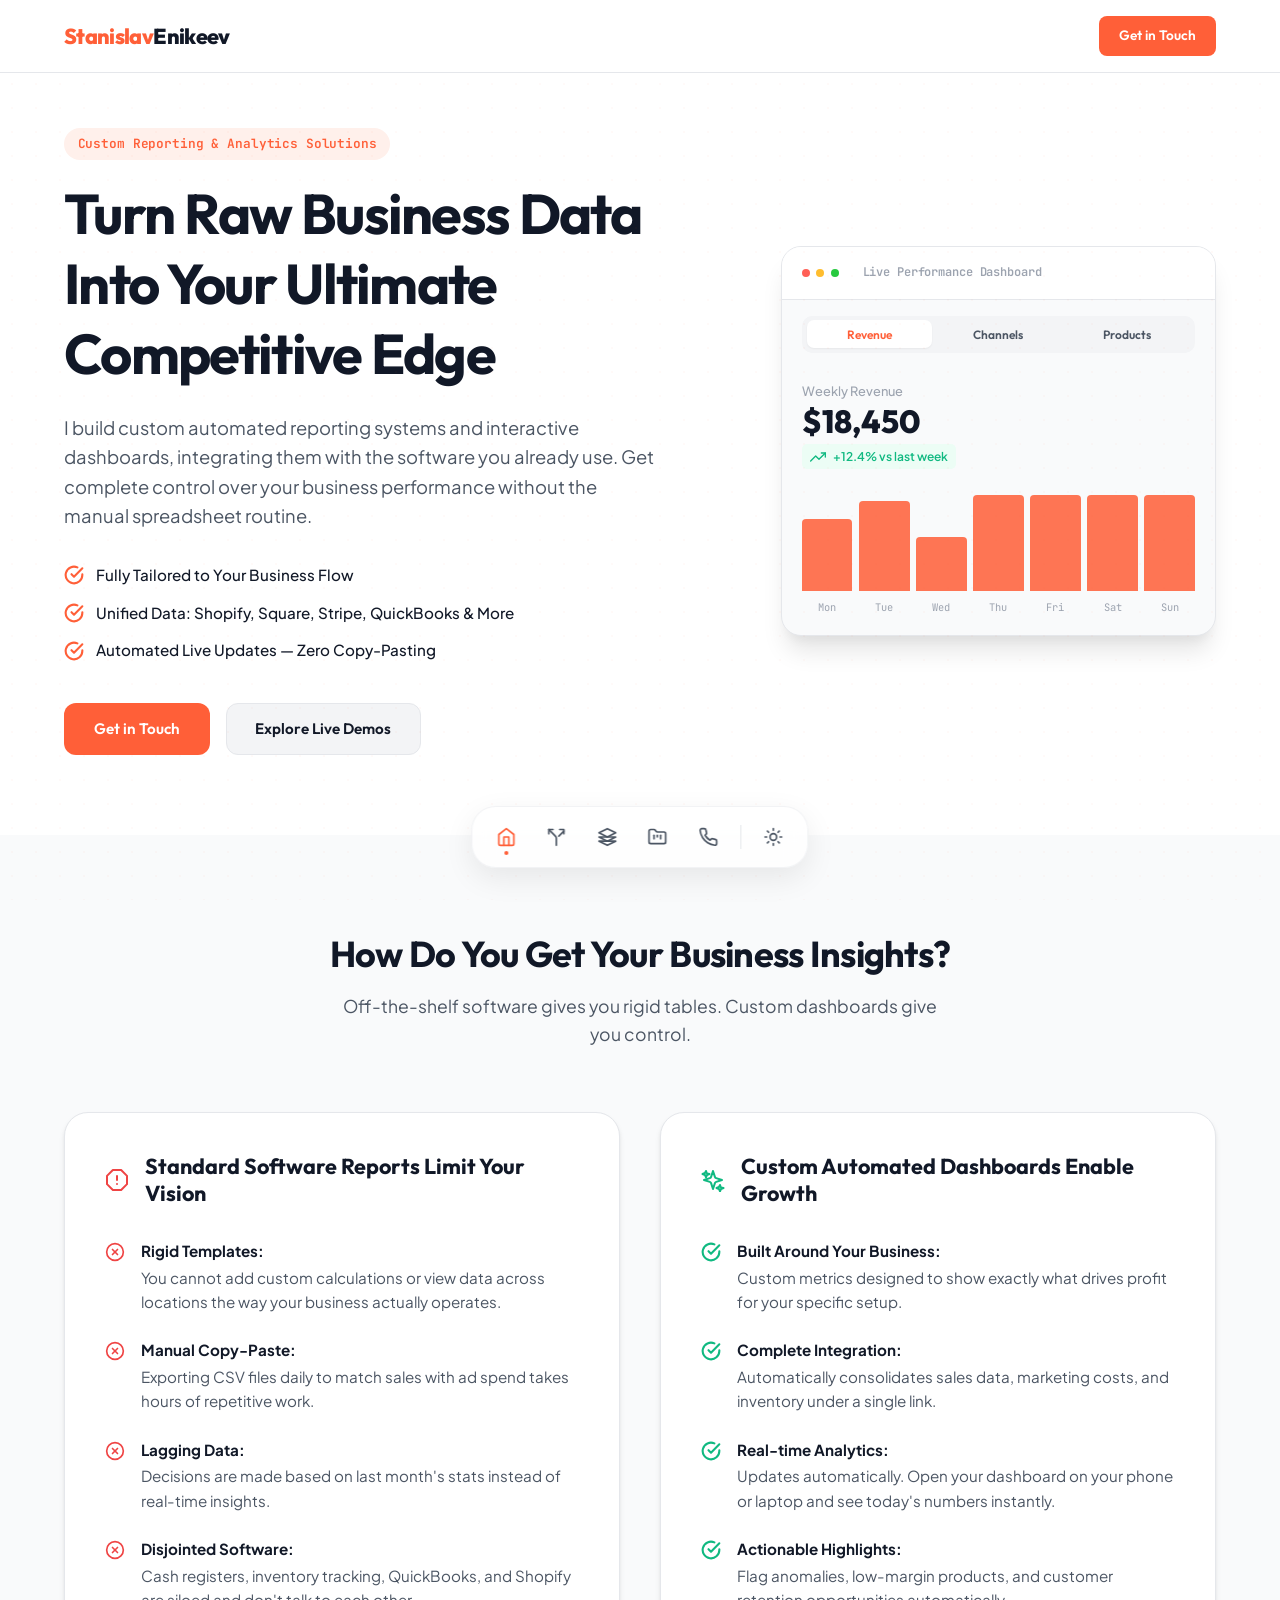
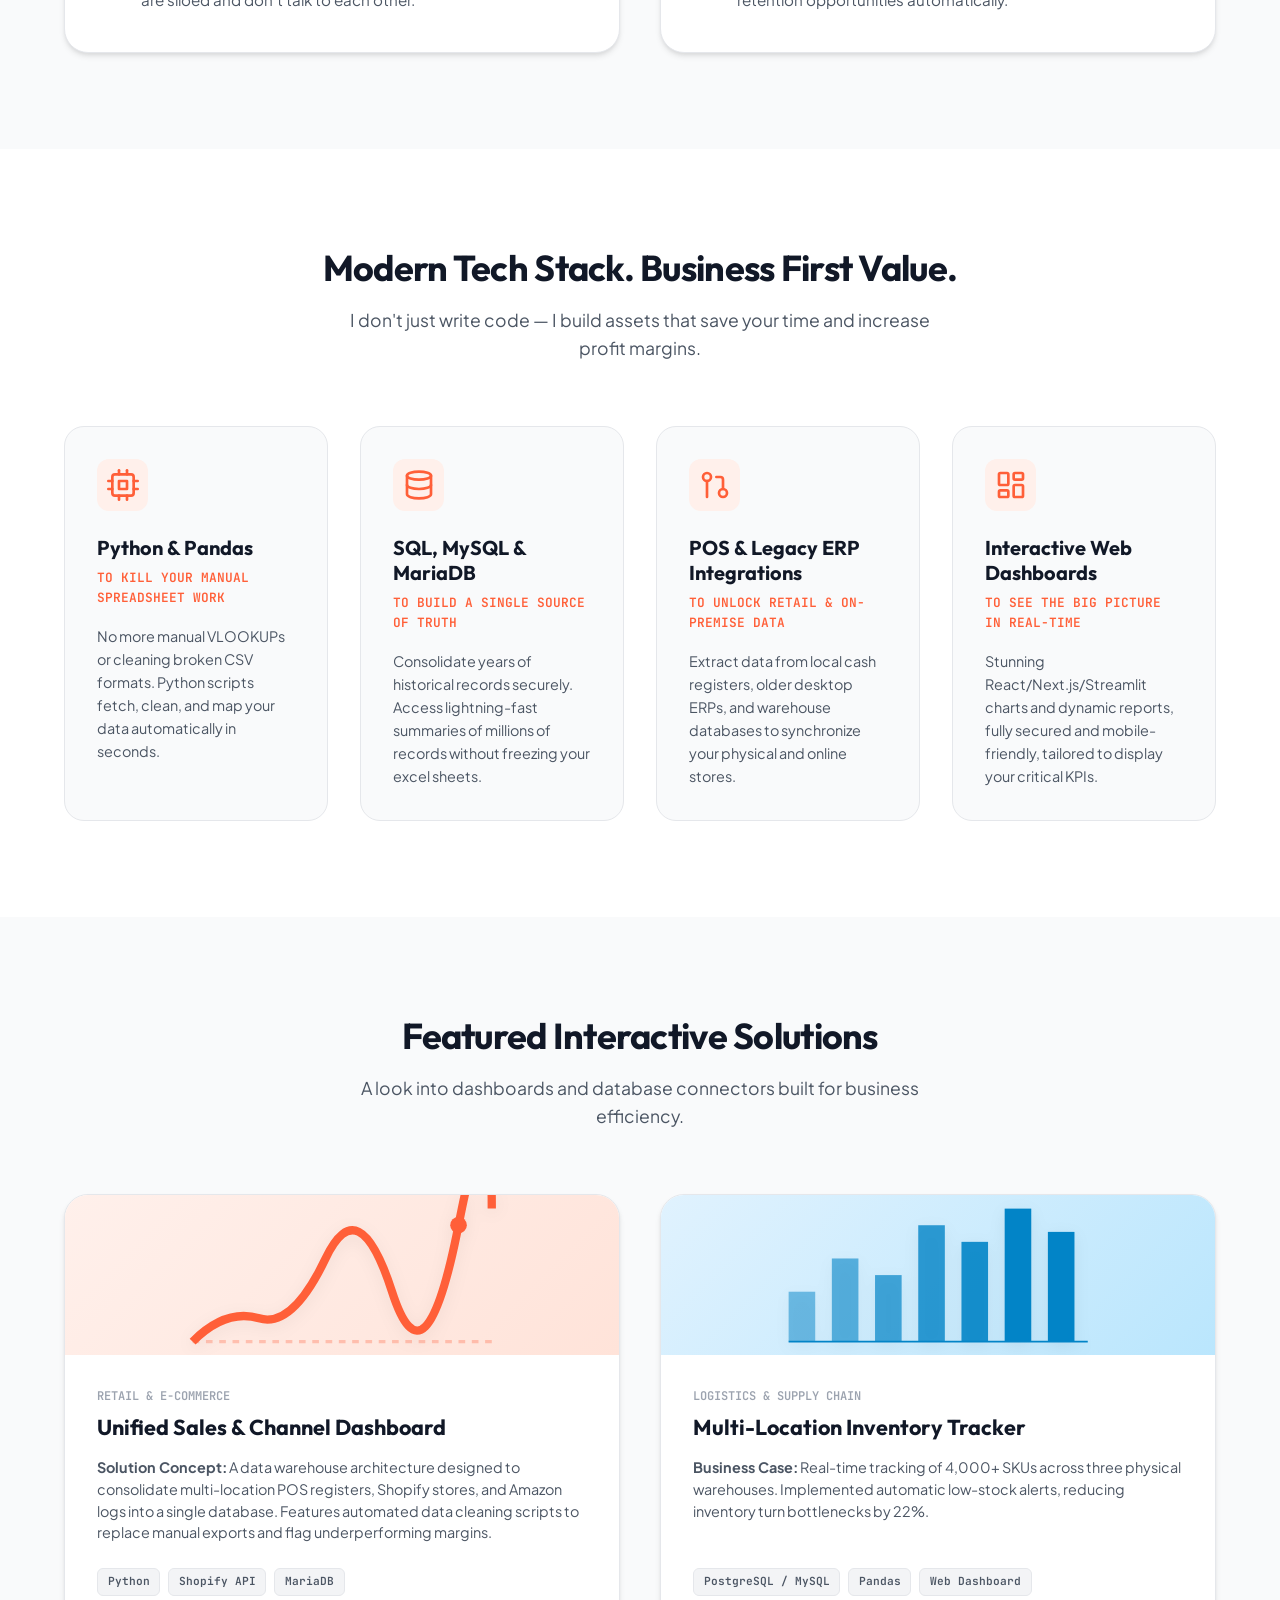
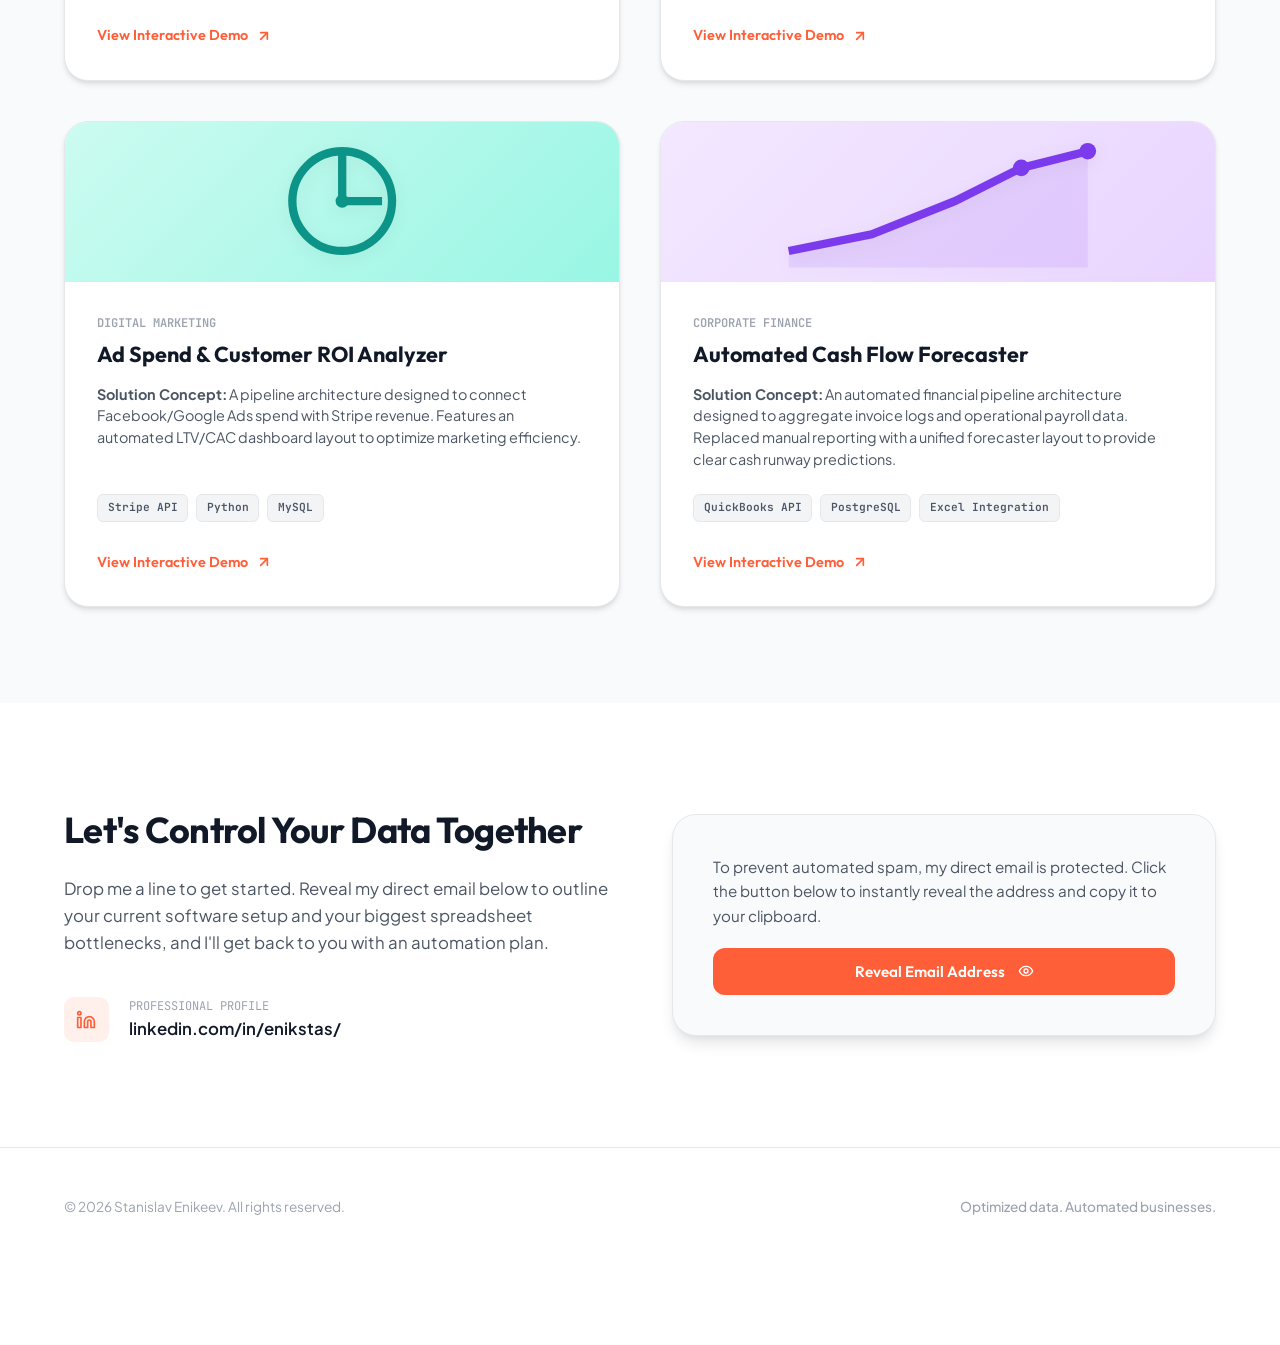
==== index.html @ 822d61c8 "Initial deployment of analytics portfolio Added landing page with dynamic interactive charts and cli" ====
<!DOCTYPE html>
<html lang="en">
<head>
    <meta charset="UTF-8">
    <meta name="viewport" content="width=device-width, initial-scale=1.0">
    <title>Stanislav Enikeev | Custom Business Dashboards & Automation Analyst</title>
    <meta name="description" content="Custom automated reporting systems and interactive dashboards. Integrated with your POS, Stripe, QuickBooks, Shopify and databases. Get control over your business data without the spreadsheet routine.">
    <link rel="canonical" href="https://enikstas.github.io/portfolio/">
    <meta property="og:type" content="website">
    <meta property="og:title" content="Stanislav Enikeev | Custom Business Dashboards & Automation Analyst">
    <meta property="og:description" content="Custom automated reporting systems and interactive dashboards. Integrated with your POS, Stripe, QuickBooks, Shopify and databases.">
    <meta property="og:url" content="https://enikstas.github.io/portfolio/">
    <meta property="og:image" content="https://enikstas.github.io/portfolio/assets/og-cover.png">
    <meta name="twitter:card" content="summary_large_image">
    <meta name="twitter:title" content="Stanislav Enikeev | Custom Business Dashboards & Automation Analyst">
    <meta name="twitter:description" content="Custom automated reporting systems and interactive dashboards for your POS, Stripe, QuickBooks and Shopify data.">
    <meta name="twitter:image" content="https://enikstas.github.io/portfolio/assets/og-cover.png">
    <link rel="icon" type="image/png" href="assets/favicon.png">
    <link rel="preconnect" href="https://fonts.googleapis.com">
    <link rel="preconnect" href="https://fonts.gstatic.com" crossorigin>
    <link href="https://fonts.googleapis.com/css2?family=Outfit:wght@400;500;600;700;800&family=Plus+Jakarta+Sans:wght@400;500;600;700&family=JetBrains+Mono:wght@400;600&display=swap" rel="stylesheet">

    <link rel="stylesheet" href="style.css">
</head>
<body>
    <div class="grid-overlay"></div>
    
    <header class="top-header">
        <div class="container header-container">
            <a href="#hero" class="logo">
                <span class="logo-accent">Stanislav</span>Enikeev
            </a>
            <div class="header-cta">
                <a href="#contact" class="btn btn-primary btn-sm">Get in Touch</a>
            </div>
        </div>
    </header>

    <main>
        <section id="hero" class="hero-section">
            <div class="container hero-container">
                <div class="hero-content">
                    <div class="badge-accent">Custom Reporting & Analytics Solutions</div>
                    <h1>Turn Raw Business Data Into Your Ultimate Competitive Edge</h1>
                    <p class="hero-lead">I build custom automated reporting systems and interactive dashboards, integrating them with the software you already use. Get complete control over your business performance without the manual spreadsheet routine.</p>
                    
                    <div class="hero-benefits">
                        <div class="benefit-item">
                            <svg xmlns="http://www.w3.org/2000/svg" viewBox="0 0 24 24" fill="none" stroke="currentColor" stroke-width="2.5" stroke-linecap="round" stroke-linejoin="round" class="benefit-icon" aria-hidden="true" style="width: 1.25rem; height: 1.25rem;"><path d="M22 11.08V12a10 10 0 1 1-5.93-9.14"></path><polyline points="22 4 12 14.01 9 11.01"></polyline></svg>
                            <span>Fully Tailored to Your Business Flow</span>
                        </div>
                        <div class="benefit-item">
                            <svg xmlns="http://www.w3.org/2000/svg" viewBox="0 0 24 24" fill="none" stroke="currentColor" stroke-width="2.5" stroke-linecap="round" stroke-linejoin="round" class="benefit-icon" aria-hidden="true" style="width: 1.25rem; height: 1.25rem;"><path d="M22 11.08V12a10 10 0 1 1-5.93-9.14"></path><polyline points="22 4 12 14.01 9 11.01"></polyline></svg>
                            <span>Unified Data: Shopify, Square, Stripe, QuickBooks & More</span>
                        </div>
                        <div class="benefit-item">
                            <svg xmlns="http://www.w3.org/2000/svg" viewBox="0 0 24 24" fill="none" stroke="currentColor" stroke-width="2.5" stroke-linecap="round" stroke-linejoin="round" class="benefit-icon" aria-hidden="true" style="width: 1.25rem; height: 1.25rem;"><path d="M22 11.08V12a10 10 0 1 1-5.93-9.14"></path><polyline points="22 4 12 14.01 9 11.01"></polyline></svg>
                            <span>Automated Live Updates — Zero Copy-Pasting</span>
                        </div>
                    </div>

                    <div class="hero-actions">
                        <a href="#contact" class="btn btn-primary">Get in Touch</a>
                        <a href="#portfolio" class="btn btn-secondary">Explore Live Demos</a>
                    </div>
                </div>
                
                <div class="hero-visual">
                    <div class="dashboard-mock">
                        <div class="mock-header">
                            <div class="mock-dots">
                                <span class="dot red"></span>
                                <span class="dot yellow"></span>
                                <span class="dot green"></span>
                            </div>
                            <div class="mock-title">Live Performance Dashboard</div>
                        </div>
                        <div class="mock-controls">
                            <button class="mock-tab active" data-metric="revenue">Revenue</button>
                            <button class="mock-tab" data-metric="channels">Channels</button>
                            <button class="mock-tab" data-metric="products">Products</button>
                        </div>
                        <div class="mock-body">
                            <div class="metric-highlight">
                                <div class="metric-label" id="metric-title-label">Weekly Revenue</div>
                                <div class="metric-value" id="metric-value-display">$18,450</div>
                                <div class="metric-change positive" id="metric-change-display">
                                    <svg xmlns="http://www.w3.org/2000/svg" viewBox="0 0 24 24" fill="none" stroke="currentColor" stroke-width="2" stroke-linecap="round" stroke-linejoin="round" aria-hidden="true" style="width: 1rem; height: 1rem; vertical-align: middle; display: inline-block; margin-right: 2px;"><polyline points="23 6 13.5 15.5 8.5 10.5 1 18"></polyline><polyline points="17 6 23 6 23 12"></polyline></svg> +12.4% vs last week
                                </div>
                            </div>
                            <div class="mock-chart-container">
                                <div class="chart-bars" id="chart-bars-container">
                                    <div class="chart-bar-wrapper">
                                        <div class="chart-bar" style="height: 60%;"></div>
                                        <span class="chart-label">Mon</span>
                                    </div>
                                    <div class="chart-bar-wrapper">
                                        <div class="chart-bar" style="height: 75%;"></div>
                                        <span class="chart-label">Tue</span>
                                    </div>
                                    <div class="chart-bar-wrapper">
                                        <div class="chart-bar" style="height: 45%;"></div>
                                        <span class="chart-label">Wed</span>
                                    </div>
                                    <div class="chart-bar-wrapper">
                                        <div class="chart-bar" style="height: 90%;"></div>
                                        <span class="chart-label">Thu</span>
                                    </div>
                                    <div class="chart-bar-wrapper">
                                        <div class="chart-bar" style="height: 80%;"></div>
                                        <span class="chart-label">Fri</span>
                                    </div>
                                    <div class="chart-bar-wrapper">
                                        <div class="chart-bar" style="height: 95%;"></div>
                                        <span class="chart-label">Sat</span>
                                    </div>
                                    <div class="chart-bar-wrapper">
                                        <div class="chart-bar" style="height: 85%;"></div>
                                        <span class="chart-label">Sun</span>
                                    </div>
                                </div>
                            </div>
                        </div>
                    </div>
                </div>
            </div>
        </section>

        <section id="problem-solution" class="contrast-section">
            <div class="container">
                <div class="section-header text-center">
                    <h2>How Do You Get Your Business Insights?</h2>
                    <p class="section-subtitle">Off-the-shelf software gives you rigid tables. Custom dashboards give you control.</p>
                </div>
                
                <div class="contrast-grid">
                    <div class="contrast-card problem-card">
                        <div class="card-icon-header text-error">
                            <svg xmlns="http://www.w3.org/2000/svg" viewBox="0 0 24 24" fill="none" stroke="currentColor" stroke-width="2" stroke-linecap="round" stroke-linejoin="round" aria-hidden="true" style="width: 1.5rem; height: 1.5rem; vertical-align: middle;"><polygon points="7.86 2 16.14 2 22 7.86 22 16.14 16.14 22 7.86 22 2 16.14 2 7.86 7.86 2"></polygon><line x1="12" y1="8" x2="12" y2="12"></line><line x1="12" y1="16" x2="12.01" y2="16"></line></svg>
                            <h3>Standard Software Reports Limit Your Vision</h3>
                        </div>
                        <ul class="contrast-list">
                            <li>
                                <svg xmlns="http://www.w3.org/2000/svg" viewBox="0 0 24 24" fill="none" stroke="currentColor" stroke-width="2" stroke-linecap="round" stroke-linejoin="round" aria-hidden="true" style="width: 1.25rem; height: 1.25rem; flex-shrink: 0;"><circle cx="12" cy="12" r="10"></circle><line x1="15" y1="9" x2="9" y2="15"></line><line x1="9" y1="9" x2="15" y2="15"></line></svg>
                                <div>
                                    <strong>Rigid Templates:</strong> You cannot add custom calculations or view data across locations the way your business actually operates.
                                </div>
                            </li>
                            <li>
                                <svg xmlns="http://www.w3.org/2000/svg" viewBox="0 0 24 24" fill="none" stroke="currentColor" stroke-width="2" stroke-linecap="round" stroke-linejoin="round" aria-hidden="true" style="width: 1.25rem; height: 1.25rem; flex-shrink: 0;"><circle cx="12" cy="12" r="10"></circle><line x1="15" y1="9" x2="9" y2="15"></line><line x1="9" y1="9" x2="15" y2="15"></line></svg>
                                <div>
                                    <strong>Manual Copy-Paste:</strong> Exporting CSV files daily to match sales with ad spend takes hours of repetitive work.
                                </div>
                            </li>
                            <li>
                                <svg xmlns="http://www.w3.org/2000/svg" viewBox="0 0 24 24" fill="none" stroke="currentColor" stroke-width="2" stroke-linecap="round" stroke-linejoin="round" aria-hidden="true" style="width: 1.25rem; height: 1.25rem; flex-shrink: 0;"><circle cx="12" cy="12" r="10"></circle><line x1="15" y1="9" x2="9" y2="15"></line><line x1="9" y1="9" x2="15" y2="15"></line></svg>
                                <div>
                                    <strong>Lagging Data:</strong> Decisions are made based on last month's stats instead of real-time insights.
                                </div>
                            </li>
                            <li>
                                <svg xmlns="http://www.w3.org/2000/svg" viewBox="0 0 24 24" fill="none" stroke="currentColor" stroke-width="2" stroke-linecap="round" stroke-linejoin="round" aria-hidden="true" style="width: 1.25rem; height: 1.25rem; flex-shrink: 0;"><circle cx="12" cy="12" r="10"></circle><line x1="15" y1="9" x2="9" y2="15"></line><line x1="9" y1="9" x2="15" y2="15"></line></svg>
                                <div>
                                    <strong>Disjointed Software:</strong> Cash registers, inventory tracking, QuickBooks, and Shopify are siloed and don't talk to each other.
                                </div>
                            </li>
                        </ul>
                    </div>

                    <div class="contrast-card solution-card">
                        <div class="card-icon-header text-success">
                            <svg xmlns="http://www.w3.org/2000/svg" viewBox="0 0 24 24" fill="none" stroke="currentColor" stroke-width="2" stroke-linecap="round" stroke-linejoin="round" aria-hidden="true" style="width: 1.5rem; height: 1.5rem; vertical-align: middle;"><path d="m12 3-1.912 5.813a2 2 0 0 1-1.275 1.275L3 12l5.813 1.912a2 2 0 0 1 1.275 1.275L12 21l1.912-5.813a2 2 0 0 1 1.275-1.275L21 12l-5.813-1.912a2 2 0 0 1-1.275-1.275Z"></path><path d="m5 3 1 2.5L8.5 6 6 7 5 9.5 4 7 1.5 6 4 5Z"></path><path d="m19 17 1 2.5 2.5.5-2.5 1-1 2.5-1-2.5-2.5-1 2.5-1Z"></path></svg>
                            <h3>Custom Automated Dashboards Enable Growth</h3>
                        </div>
                        <ul class="contrast-list">
                            <li>
                                <svg xmlns="http://www.w3.org/2000/svg" viewBox="0 0 24 24" fill="none" stroke="currentColor" stroke-width="2.5" stroke-linecap="round" stroke-linejoin="round" aria-hidden="true" style="width: 1.25rem; height: 1.25rem; flex-shrink: 0;"><path d="M22 11.08V12a10 10 0 1 1-5.93-9.14"></path><polyline points="22 4 12 14.01 9 11.01"></polyline></svg>
                                <div>
                                    <strong>Built Around Your Business:</strong> Custom metrics designed to show exactly what drives profit for your specific setup.
                                </div>
                            </li>
                            <li>
                                <svg xmlns="http://www.w3.org/2000/svg" viewBox="0 0 24 24" fill="none" stroke="currentColor" stroke-width="2.5" stroke-linecap="round" stroke-linejoin="round" aria-hidden="true" style="width: 1.25rem; height: 1.25rem; flex-shrink: 0;"><path d="M22 11.08V12a10 10 0 1 1-5.93-9.14"></path><polyline points="22 4 12 14.01 9 11.01"></polyline></svg>
                                <div>
                                    <strong>Complete Integration:</strong> Automatically consolidates sales data, marketing costs, and inventory under a single link.
                                </div>
                            </li>
                            <li>
                                <svg xmlns="http://www.w3.org/2000/svg" viewBox="0 0 24 24" fill="none" stroke="currentColor" stroke-width="2.5" stroke-linecap="round" stroke-linejoin="round" aria-hidden="true" style="width: 1.25rem; height: 1.25rem; flex-shrink: 0;"><path d="M22 11.08V12a10 10 0 1 1-5.93-9.14"></path><polyline points="22 4 12 14.01 9 11.01"></polyline></svg>
                                <div>
                                    <strong>Real-time Analytics:</strong> Updates automatically. Open your dashboard on your phone or laptop and see today's numbers instantly.
                                </div>
                            </li>
                            <li>
                                <svg xmlns="http://www.w3.org/2000/svg" viewBox="0 0 24 24" fill="none" stroke="currentColor" stroke-width="2.5" stroke-linecap="round" stroke-linejoin="round" aria-hidden="true" style="width: 1.25rem; height: 1.25rem; flex-shrink: 0;"><path d="M22 11.08V12a10 10 0 1 1-5.93-9.14"></path><polyline points="22 4 12 14.01 9 11.01"></polyline></svg>
                                <div>
                                    <strong>Actionable Highlights:</strong> Flag anomalies, low-margin products, and customer retention opportunities automatically.
                                </div>
                            </li>
                        </ul>
                    </div>
                </div>
            </div>
        </section>

        <section id="tech-value" class="tech-value-section">
            <div class="container">
                <div class="section-header text-center">
                    <h2>Modern Tech Stack. Business First Value.</h2>
                    <p class="section-subtitle">I don't just write code — I build assets that save your time and increase profit margins.</p>
                </div>
                
                <div class="value-grid">
                    <div class="value-card">
                        <div class="value-icon-box">
                            <svg xmlns="http://www.w3.org/2000/svg" viewBox="0 0 24 24" fill="none" stroke="currentColor" stroke-width="2" stroke-linecap="round" stroke-linejoin="round" aria-hidden="true" style="width: 2rem; height: 2rem; color: var(--accent);"><rect x="4" y="4" width="16" height="16" rx="2" ry="2"></rect><rect x="9" y="9" width="6" height="6"></rect><line x1="9" y1="1" x2="9" y2="4"></line><line x1="15" y1="1" x2="15" y2="4"></line><line x1="9" y1="20" x2="9" y2="23"></line><line x1="15" y1="20" x2="15" y2="23"></line><line x1="20" y1="9" x2="23" y2="9"></line><line x1="20" y1="15" x2="23" y2="15"></line><line x1="1" y1="9" x2="4" y2="9"></line><line x1="1" y1="15" x2="4" y2="15"></line></svg>
                        </div>
                        <h3>Python & Pandas</h3>
                        <p class="value-tagline">To kill your manual spreadsheet work</p>
                        <p class="value-desc">No more manual VLOOKUPs or cleaning broken CSV formats. Python scripts fetch, clean, and map your data automatically in seconds.</p>
                    </div>

                    <div class="value-card">
                        <div class="value-icon-box">
                            <svg xmlns="http://www.w3.org/2000/svg" viewBox="0 0 24 24" fill="none" stroke="currentColor" stroke-width="2" stroke-linecap="round" stroke-linejoin="round" aria-hidden="true" style="width: 2rem; height: 2rem; color: var(--accent);"><ellipse cx="12" cy="5" rx="9" ry="3"></ellipse><path d="M3 5v14c0 1.66 4 3 9 3s9-1.34 9-3V5"></path><path d="M3 12c0 1.66 4 3 9 3s9-1.34 9-3"></path></svg>
                        </div>
                        <h3>SQL, MySQL & MariaDB</h3>
                        <p class="value-tagline">To build a single source of truth</p>
                        <p class="value-desc">Consolidate years of historical records securely. Access lightning-fast summaries of millions of records without freezing your excel sheets.</p>
                    </div>

                    <div class="value-card">
                        <div class="value-icon-box">
                            <svg xmlns="http://www.w3.org/2000/svg" viewBox="0 0 24 24" fill="none" stroke="currentColor" stroke-width="2" stroke-linecap="round" stroke-linejoin="round" aria-hidden="true" style="width: 2rem; height: 2rem; color: var(--accent);"><circle cx="18" cy="18" r="3"></circle><circle cx="6" cy="6" r="3"></circle><path d="M13 6h3a2 2 0 0 1 2 2v7"></path><line x1="6" y1="9" x2="6" y2="21"></line></svg>
                        </div>
                        <h3>POS & Legacy ERP Integrations</h3>
                        <p class="value-tagline">To unlock retail & on-premise data</p>
                        <p class="value-desc">Extract data from local cash registers, older desktop ERPs, and warehouse databases to synchronize your physical and online stores.</p>
                    </div>

                    <div class="value-card">
                        <div class="value-icon-box">
                            <svg xmlns="http://www.w3.org/2000/svg" viewBox="0 0 24 24" fill="none" stroke="currentColor" stroke-width="2" stroke-linecap="round" stroke-linejoin="round" aria-hidden="true" style="width: 2rem; height: 2rem; color: var(--accent);"><rect x="3" y="3" width="7" height="9" rx="1"></rect><rect x="14" y="3" width="7" height="5" rx="1"></rect><rect x="14" y="12" width="7" height="9" rx="1"></rect><rect x="3" y="16" width="7" height="5" rx="1"></rect></svg>
                        </div>
                        <h3>Interactive Web Dashboards</h3>
                        <p class="value-tagline">To see the big picture in real-time</p>
                        <p class="value-desc">Stunning React/Next.js/Streamlit charts and dynamic reports, fully secured and mobile-friendly, tailored to display your critical KPIs.</p>
                    </div>
                </div>
            </div>
        </section>

        <section id="portfolio" class="portfolio-section">
            <div class="container">
                <div class="section-header text-center">
                    <h2>Featured Interactive Solutions</h2>
                    <p class="section-subtitle">A look into dashboards and database connectors built for business efficiency.</p>
                </div>
                
                <div class="portfolio-grid">
                    <div class="portfolio-card">
                        <div class="portfolio-visual-mock bg-gradient-orange">
                            <svg class="portfolio-svg" viewBox="0 0 100 50" aria-hidden="true">
                                <path d="M5 45 Q 15 35, 25 38 T 45 20 T 65 30 T 85 10 T 95 5" fill="none" stroke="currentColor" stroke-width="2.5" />
                                <circle cx="85" cy="10" r="2.5" fill="currentColor" />
                                <line x1="5" y1="45" x2="95" y2="45" stroke="currentColor" stroke-dasharray="2" opacity="0.3" />
                            </svg>
                        </div>
                        <div class="portfolio-info">
                            <span class="portfolio-meta">Retail & E-commerce</span>
                            <h3>Unified Sales & Channel Dashboard</h3>
                            <p class="portfolio-case"><strong>Solution Concept:</strong> A data warehouse architecture designed to consolidate multi-location POS registers, Shopify stores, and Amazon logs into a single database. Features automated data cleaning scripts to replace manual exports and flag underperforming margins.</p>
                            <div class="portfolio-tech-tags">
                                <span>Python</span>
                                <span>Shopify API</span>
                                <span>MariaDB</span>
                            </div>
                            <a href="dashboards/sales-demo.html" class="portfolio-link">
                                View Interactive Demo <svg xmlns="http://www.w3.org/2000/svg" viewBox="0 0 24 24" fill="none" stroke="currentColor" stroke-width="2.5" stroke-linecap="round" stroke-linejoin="round" aria-hidden="true" style="width: 1rem; height: 1rem; vertical-align: middle; display: inline-block; margin-left: 2px;"><line x1="7" y1="17" x2="17" y2="7"></line><polyline points="7 7 17 7 17 17"></polyline></svg>
                            </a>
                        </div>
                    </div>

                    <div class="portfolio-card">
                        <div class="portfolio-visual-mock bg-gradient-blue">
                            <svg class="portfolio-svg" viewBox="0 0 100 50" aria-hidden="true">
                                <rect x="5" y="30" width="8" height="15" fill="currentColor" opacity="0.5" />
                                <rect x="18" y="20" width="8" height="25" fill="currentColor" opacity="0.6" />
                                <rect x="31" y="25" width="8" height="20" fill="currentColor" opacity="0.7" />
                                <rect x="44" y="10" width="8" height="35" fill="currentColor" opacity="0.8" />
                                <rect x="57" y="15" width="8" height="30" fill="currentColor" opacity="0.9" />
                                <rect x="70" y="5" width="8" height="40" fill="currentColor" />
                                <rect x="83" y="12" width="8" height="33" fill="currentColor" />
                                <line x1="5" y1="45" x2="95" y2="45" stroke="currentColor" stroke-width="0.5"/>
                            </svg>
                        </div>
                        <div class="portfolio-info">
                            <span class="portfolio-meta">Logistics & Supply Chain</span>
                            <h3>Multi-Location Inventory Tracker</h3>
                            <p class="portfolio-case"><strong>Business Case:</strong> Real-time tracking of 4,000+ SKUs across three physical warehouses. Implemented automatic low-stock alerts, reducing inventory turn bottlenecks by 22%.</p>
                            <div class="portfolio-tech-tags">
                                <span>PostgreSQL / MySQL</span>
                                <span>Pandas</span>
                                <span>Web Dashboard</span>
                            </div>
                            <a href="dashboards/inventory-demo.html" class="portfolio-link">
                                View Interactive Demo <svg xmlns="http://www.w3.org/2000/svg" viewBox="0 0 24 24" fill="none" stroke="currentColor" stroke-width="2.5" stroke-linecap="round" stroke-linejoin="round" aria-hidden="true" style="width: 1rem; height: 1rem; vertical-align: middle; display: inline-block; margin-left: 2px;"><line x1="7" y1="17" x2="17" y2="7"></line><polyline points="7 7 17 7 17 17"></polyline></svg>
                            </a>
                        </div>
                    </div>

                    <div class="portfolio-card">
                        <div class="portfolio-visual-mock bg-gradient-teal">
                            <svg class="portfolio-svg" viewBox="0 0 100 50" aria-hidden="true">
                                <circle cx="50" cy="25" r="15" fill="none" stroke="currentColor" stroke-width="2.5" />
                                <path d="M50 10 L50 25 L62 25" fill="none" stroke="currentColor" stroke-width="2.5" />
                                <circle cx="50" cy="25" r="2" fill="currentColor"/>
                            </svg>
                        </div>
                        <div class="portfolio-info">
                            <span class="portfolio-meta">Digital Marketing</span>
                            <h3>Ad Spend & Customer ROI Analyzer</h3>
                            <p class="portfolio-case"><strong>Solution Concept:</strong> A pipeline architecture designed to connect Facebook/Google Ads spend with Stripe revenue. Features an automated LTV/CAC dashboard layout to optimize marketing efficiency.</p>
                            <div class="portfolio-tech-tags">
                                <span>Stripe API</span>
                                <span>Python</span>
                                <span>MySQL</span>
                            </div>
                            <a href="dashboards/marketing-demo.html" class="portfolio-link">
                                View Interactive Demo <svg xmlns="http://www.w3.org/2000/svg" viewBox="0 0 24 24" fill="none" stroke="currentColor" stroke-width="2.5" stroke-linecap="round" stroke-linejoin="round" aria-hidden="true" style="width: 1rem; height: 1rem; vertical-align: middle; display: inline-block; margin-left: 2px;"><line x1="7" y1="17" x2="17" y2="7"></line><polyline points="7 7 17 7 17 17"></polyline></svg>
                            </a>
                        </div>
                    </div>

                    <div class="portfolio-card">
                        <div class="portfolio-visual-mock bg-gradient-purple">
                            <svg class="portfolio-svg" viewBox="0 0 100 50" aria-hidden="true">
                                <path d="M5 40 L30 35 L55 25 L75 15 L95 10" fill="none" stroke="currentColor" stroke-width="2.5" />
                                <path d="M5 40 L30 35 L55 25 L75 15 L95 10 L95 45 L5 45 Z" fill="currentColor" opacity="0.1" />
                                <circle cx="95" cy="10" r="2.5" fill="currentColor" />
                                <circle cx="75" cy="15" r="2.5" fill="currentColor" />
                            </svg>
                        </div>
                        <div class="portfolio-info">
                            <span class="portfolio-meta">Corporate Finance</span>
                            <h3>Automated Cash Flow Forecaster</h3>
                            <p class="portfolio-case"><strong>Solution Concept:</strong> An automated financial pipeline architecture designed to aggregate invoice logs and operational payroll data. Replaced manual reporting with a unified forecaster layout to provide clear cash runway predictions.</p>
                            <div class="portfolio-tech-tags">
                                <span>QuickBooks API</span>
                                <span>PostgreSQL</span>
                                <span>Excel Integration</span>
                            </div>
                            <a href="dashboards/cashflow-demo.html" class="portfolio-link">
                                View Interactive Demo <svg xmlns="http://www.w3.org/2000/svg" viewBox="0 0 24 24" fill="none" stroke="currentColor" stroke-width="2.5" stroke-linecap="round" stroke-linejoin="round" aria-hidden="true" style="width: 1rem; height: 1rem; vertical-align: middle; display: inline-block; margin-left: 2px;"><line x1="7" y1="17" x2="17" y2="7"></line><polyline points="7 7 17 7 17 17"></polyline></svg>
                            </a>
                        </div>
                    </div>
                </div>
            </div>
        </section>

        <section id="contact" class="contact-section">
            <div class="container contact-container">
                <div class="contact-info-block">
                    <h2>Let's Control Your Data Together</h2>
                    <p>Drop me a line to get started. Reveal my direct email below to outline your current software setup and your biggest spreadsheet bottlenecks, and I'll get back to you with an automation plan.</p>
                    
                    <div class="contact-methods">
                        
                        <div class="contact-method-item">
                            <div class="method-icon"><svg xmlns="http://www.w3.org/2000/svg" viewBox="0 0 24 24" fill="none" stroke="currentColor" stroke-width="2" stroke-linecap="round" stroke-linejoin="round" style="width: 1.25rem; height: 1.25rem;" aria-hidden="true"><path d="M16 8a6 6 0 0 1 6 6v7h-4v-7a2 2 0 0 0-2-2 2 2 0 0 0-2 2v7h-4v-7a6 6 0 0 1 6-6z"></path><rect width="4" height="12" x="2" y="9"></rect><circle cx="4" cy="4" r="2"></circle></svg></div>
                            <div>
                                <div class="method-label">Professional Profile</div>
                                <a href="https://linkedin.com" target="_blank" rel="noopener noreferrer" class="method-link">linkedin.com/in/enikstas/</a>
                            </div>
                        </div>
                        
                    </div>
                </div>
                
                <div class="contact-form-block">
                    <p style="margin-bottom: 20px; font-size: 0.95rem; color: var(--text-secondary);">To prevent automated spam, my direct email is protected. Click the button below to instantly reveal the address and copy it to your clipboard.</p>
                    <button type="button" class="btn btn-primary btn-block" onclick="revealCalculatedEmail(this)" aria-label="Reveal Stanislav's email address and copy it to clipboard">Reveal Email Address <svg xmlns="http://www.w3.org/2000/svg" viewBox="0 0 24 24" fill="none" stroke="currentColor" stroke-width="2" stroke-linecap="round" stroke-linejoin="round" aria-hidden="true" style="width: 1rem; height: 1rem; vertical-align: middle; display: inline-block; margin-left: 5px;"><path d="M2 12s3-7 10-7 10 7 10 7-3 7-10 7-10-7-10-7Z"></path><circle cx="12" cy="12" r="3"></circle></svg></button>
                    <div id="email-display" style="display:none; margin-top: 15px; padding: 12px; background: var(--bg-tertiary); border: 1px solid rgba(255,95,56,0.3); border-radius: 8px; font-family: 'JetBrains Mono', monospace; font-size: 1.1rem; text-align: center; color: var(--text-primary);"></div>
                </div>
            </div>
        </section>
    </main>

    <footer class="main-footer">
        <div class="container footer-content">
            <p>&copy; 2026 Stanislav Enikeev. All rights reserved.</p>
            <p class="footer-tagline">Optimized data. Automated businesses.</p>
        </div>
    </footer>

    <nav class="dock-bar-nav" id="dock-nav">
        <div class="dock-nav-items">
            <a href="#hero" class="dock-item active" data-tooltip="Home">
                <svg xmlns="http://www.w3.org/2000/svg" viewBox="0 0 24 24" fill="none" stroke="currentColor" stroke-width="2" stroke-linecap="round" stroke-linejoin="round" aria-hidden="true" style="width: 1.25rem; height: 1.25rem;"><path d="m3 9 9-7 9 7v11a2 2 0 0 1-2 2H5a2 2 0 0 1-2-2z"></path><polyline points="9 22 9 12 15 12 15 22"></polyline></svg>
                <span class="dock-dot"></span>
            </a>
            <a href="#problem-solution" class="dock-item" data-tooltip="Comparison">
                <svg xmlns="http://www.w3.org/2000/svg" viewBox="0 0 24 24" fill="none" stroke="currentColor" stroke-width="2" stroke-linecap="round" stroke-linejoin="round" aria-hidden="true" style="width: 1.25rem; height: 1.25rem;"><path d="M16 3h5v5"></path><path d="M8 3H3v5"></path><path d="M12 22v-8.3a4 4 0 0 0-1.172-2.828L3 3"></path><path d="m15 10.878 6-6"></path></svg>
                <span class="dock-dot"></span>
            </a>
            <a href="#tech-value" class="dock-item" data-tooltip="Services">
                <svg xmlns="http://www.w3.org/2000/svg" viewBox="0 0 24 24" fill="none" stroke="currentColor" stroke-width="2" stroke-linecap="round" stroke-linejoin="round" aria-hidden="true" style="width: 1.25rem; height: 1.25rem;"><polygon points="12 2 2 7 12 12 22 7 12 2"></polygon><polygon points="2 17 12 22 22 17"></polygon><polygon points="2 12 12 17 22 12"></polygon></svg>
                <span class="dock-dot"></span>
            </a>
            <a href="#portfolio" class="dock-item" data-tooltip="Portfolio">
                <svg xmlns="http://www.w3.org/2000/svg" viewBox="0 0 24 24" fill="none" stroke="currentColor" stroke-width="2" stroke-linecap="round" stroke-linejoin="round" aria-hidden="true" style="width: 1.25rem; height: 1.25rem;"><path d="M4 20h16a2 2 0 0 0 2-2V8a2 2 0 0 0-2-2h-7.93a2 2 0 0 1-1.66-.9l-.82-1.2A2 2 0 0 0 7.93 3H4a2 2 0 0 0-2 2v13a2 2 0 0 0 2 2Z"></path><path d="M8 10v4"></path><path d="M12 10v2"></path><path d="M16 10v4"></path></svg>
                <span class="dock-dot"></span>
            </a>
            <a href="#contact" class="dock-item" data-tooltip="Contact">
                <svg xmlns="http://www.w3.org/2000/svg" viewBox="0 0 24 24" fill="none" stroke="currentColor" stroke-width="2" stroke-linecap="round" stroke-linejoin="round" aria-hidden="true" style="width: 1.25rem; height: 1.25rem;"><path d="M22 16.92v3a2 2 0 0 1-2.18 2 19.79 19.79 0 0 1-8.63-3.07 19.5 19.5 0 0 1-6-6 19.79 19.79 0 0 1-3.07-8.67A2 2 0 0 1 4.11 2h3a2 2 0 0 1 2 1.72 12.84 12.84 0 0 0 .7 2.81 2 2 0 0 1-.45 2.11L8.09 9.91a16 16 0 0 0 6 6l1.27-1.27a2 2 0 0 1 2.11-.45 12.84 12.84 0 0 0 2.81.7A2 2 0 0 1 22 16.92z"></path></svg>
                <span class="dock-dot"></span>
            </a>
            <div class="dock-divider"></div>
            <button class="dock-item theme-toggle-btn" id="theme-toggle" data-tooltip="Toggle Mode" aria-label="Toggle dark mode">
                <svg xmlns="http://www.w3.org/2000/svg" viewBox="0 0 24 24" fill="none" stroke="currentColor" stroke-width="2" stroke-linecap="round" stroke-linejoin="round" aria-hidden="true" class="sun-icon" style="width: 1.25rem; height: 1.25rem;"><circle cx="12" cy="12" r="4"></circle><path d="M12 2v2"></path><path d="M12 20v2"></path><path d="m4.93 4.93 1.41 1.41"></path><path d="m17.66 17.66 1.41 1.41"></path><path d="M2 12h2"></path><path d="M20 12h2"></path><path d="m6.34 17.66-1.41 1.41"></path><path d="m19.07 4.93-1.41 1.41"></path></svg>
                <svg xmlns="http://www.w3.org/2000/svg" viewBox="0 0 24 24" fill="none" stroke="currentColor" stroke-width="2" stroke-linecap="round" stroke-linejoin="round" aria-hidden="true" class="moon-icon" style="width: 1.25rem; height: 1.25rem;"><path d="M12 3a6 6 0 0 0 9 9 9 9 0 1 1-9-9Z"></path></svg>
            </button>
        </div>
    </nav>

    <div class="toast-container" id="toast-container"></div>

    <script src="script.js"></script>
</body>
</html>
---- style.css ----
:root {
    --bg-primary: #ffffff;
    --bg-secondary: #f9fafb;
    --bg-tertiary: #f3f4f6;
    --text-primary: #111827;
    --text-secondary: #4b5563;
    --text-muted: #9ca3af;
    --accent: #ff5f38;
    --accent-hover: #e04f2a;
    --accent-light: #fff0eb;
    --border-color: #e5e7eb;
    --shadow-sm: 0 1px 2px 0 rgba(0, 0, 0, 0.05);
    --shadow-md: 0 4px 6px -1px rgba(0, 0, 0, 0.1), 0 2px 4px -1px rgba(0, 0, 0, 0.06);
    --shadow-lg: 0 10px 15px -3px rgba(0, 0, 0, 0.1), 0 4px 6px -2px rgba(0, 0, 0, 0.05);
    --shadow-xl: 0 20px 25px -5px rgba(0, 0, 0, 0.1), 0 10px 10px -5px rgba(0, 0, 0, 0.04);
    --success: #10b981;
    --success-bg: #ecfdf5;
    --error: #ef4444;
    --error-bg: #fef2f2;
    --font-heading: 'Outfit', sans-serif;
    --font-body: 'Plus Jakarta Sans', sans-serif;
    --font-mono: 'JetBrains Mono', monospace;
    --dock-bg: rgba(255, 255, 255, 0.75);
    --dock-border: rgba(229, 231, 235, 0.5);
    --overlay-color: rgba(255, 95, 56, 0.03);
}

:root.dark {
    --bg-primary: #0a0b0d;
    --bg-secondary: #111317;
    --bg-tertiary: #1b1e24;
    --text-primary: #f3f4f6;
    --text-secondary: #9ca3af;
    --text-muted: #6b7280;
    --accent: #ff7554;
    --accent-hover: #ff8c70;
    --accent-light: #2d1813;
    --border-color: #22252a;
    --shadow-sm: 0 1px 2px 0 rgba(0, 0, 0, 0.5);
    --shadow-md: 0 4px 6px -1px rgba(0, 0, 0, 0.3), 0 2px 4px -1px rgba(0, 0, 0, 0.2);
    --shadow-lg: 0 10px 15px -3px rgba(0, 0, 0, 0.4), 0 4px 6px -2px rgba(0, 0, 0, 0.3);
    --shadow-xl: 0 20px 25px -5px rgba(0, 0, 0, 0.5), 0 10px 10px -5px rgba(0, 0, 0, 0.4);
    --success: #34d399;
    --success-bg: #064e3b;
    --error: #f87171;
    --error-bg: #7f1d1d;
    --dock-bg: rgba(17, 19, 23, 0.75);
    --dock-border: rgba(34, 37, 42, 0.5);
    --overlay-color: rgba(255, 117, 84, 0.05);
}

* {
    margin: 0;
    padding: 0;
    box-sizing: border-box;
}

html {
    scroll-behavior: smooth;
    font-size: 16px;
}

body {
    background-color: var(--bg-primary);
    color: var(--text-primary);
    font-family: var(--font-body);
    line-height: 1.6;
    overflow-x: hidden;
    transition: background-color 0.3s ease, color 0.3s ease;
}

.grid-overlay {
    position: fixed;
    top: 0;
    left: 0;
    width: 100vw;
    height: 100vh;
    background-image: radial-gradient(var(--overlay-color) 1.5px, transparent 1.5px);
    background-size: 24px 24px;
    pointer-events: none;
    z-index: 1;
}

.container {
    width: 100%;
    max-width: 1200px;
    margin: 0 auto;
    padding: 0 1.5rem;
    position: relative;
    z-index: 2;
}

h1, h2, h3, h4 {
    font-family: var(--font-heading);
    font-weight: 700;
    line-height: 1.25;
    color: var(--text-primary);
}

a {
    color: inherit;
    text-decoration: none;
    transition: color 0.2s ease, opacity 0.2s ease;
}

img, svg {
    max-width: 100%;
    height: auto;
}

.btn {
    display: inline-flex;
    align-items: center;
    justify-content: center;
    gap: 0.5rem;
    padding: 0.8rem 1.8rem;
    font-family: var(--font-heading);
    font-weight: 600;
    font-size: 0.95rem;
    border-radius: 12px;
    border: 1px solid transparent;
    cursor: pointer;
    transition: all 0.3s cubic-bezier(0.4, 0, 0.2, 1);
}

.btn:active {
    transform: scale(0.97);
}

.btn-primary {
    background-color: var(--accent);
    color: #ffffff;
}

.btn-primary:hover {
    background-color: var(--accent-hover);
    box-shadow: 0 4px 14px rgba(255, 95, 56, 0.4);
}

.btn-secondary {
    background-color: var(--bg-tertiary);
    color: var(--text-primary);
    border-color: var(--border-color);
}

.btn-secondary:hover {
    background-color: var(--bg-secondary);
    border-color: var(--accent);
}

.btn-sm {
    padding: 0.5rem 1.2rem;
    font-size: 0.85rem;
    border-radius: 8px;
}

.btn-block {
    width: 100%;
}

.badge-accent {
    display: inline-block;
    background-color: var(--accent-light);
    color: var(--accent);
    font-family: var(--font-mono);
    font-size: 0.8rem;
    font-weight: 600;
    padding: 0.35rem 0.85rem;
    border-radius: 9999px;
    margin-bottom: 1.2rem;
    letter-spacing: -0.01em;
}

.text-center {
    text-align: center;
}

.text-error {
    color: var(--error);
}

.text-success {
    color: var(--success);
}

.top-header {
    position: fixed;
    top: 0;
    left: 0;
    width: 100%;
    padding: 1rem 0;
    z-index: 90;
    background-color: rgba(255, 255, 255, 0.8);
    backdrop-filter: blur(12px);
    -webkit-backdrop-filter: blur(12px);
    border-bottom: 1px solid var(--border-color);
    transition: background-color 0.3s ease, border-color 0.3s ease;
}

.dark .top-header {
    background-color: rgba(10, 11, 13, 0.8);
}

.header-container {
    display: flex;
    justify-content: space-between;
    align-items: center;
}

.logo {
    font-family: var(--font-heading);
    font-weight: 800;
    font-size: 1.35rem;
    letter-spacing: -0.03em;
}

.logo-accent {
    color: var(--accent);
}

.hero-section {
    padding: 8rem 0 5rem;
    min-height: 90vh;
    display: flex;
    align-items: center;
}

.hero-container {
    display: grid;
    grid-template-columns: 1.2fr 0.8fr;
    gap: 4rem;
    align-items: center;
}

.hero-content h1 {
    font-size: 3.5rem;
    letter-spacing: -0.03em;
    margin-bottom: 1.5rem;
}

.hero-lead {
    font-size: 1.15rem;
    color: var(--text-secondary);
    margin-bottom: 2rem;
    max-width: 600px;
}

.hero-benefits {
    display: flex;
    flex-direction: column;
    gap: 0.85rem;
    margin-bottom: 2.5rem;
}

.benefit-item {
    display: flex;
    align-items: center;
    gap: 0.75rem;
    font-size: 0.95rem;
    color: var(--text-primary);
    font-weight: 500;
}

.benefit-icon {
    width: 1.25rem;
    height: 1.25rem;
    color: var(--accent);
    flex-shrink: 0;
}

.hero-actions {
    display: flex;
    gap: 1rem;
    flex-wrap: wrap;
}

.hero-visual {
    display: flex;
    justify-content: center;
    position: relative;
}

.dashboard-mock {
    width: 100%;
    max-width: 440px;
    background-color: var(--bg-secondary);
    border: 1px solid var(--border-color);
    border-radius: 20px;
    box-shadow: var(--shadow-xl);
    overflow: hidden;
    transition: transform 0.3s ease, border-color 0.3s ease;
}

.dashboard-mock:hover {
    transform: translateY(-4px);
    border-color: var(--accent);
}

.mock-header {
    display: flex;
    align-items: center;
    padding: 1rem 1.25rem;
    border-bottom: 1px solid var(--border-color);
    background-color: var(--bg-primary);
}

.mock-dots {
    display: flex;
    gap: 0.4rem;
    margin-right: 1.5rem;
}

.mock-dots .dot {
    width: 8px;
    height: 8px;
    border-radius: 50%;
}

.mock-dots .red { background-color: #ff5f56; }
.mock-dots .yellow { background-color: #ffbd2e; }
.mock-dots .green { background-color: #27c93f; }

.mock-title {
    font-family: var(--font-mono);
    font-size: 0.75rem;
    font-weight: 600;
    color: var(--text-muted);
    letter-spacing: -0.01em;
}

.mock-controls {
    display: flex;
    background-color: var(--bg-tertiary);
    padding: 0.3rem;
    margin: 1rem 1.25rem 0.5rem;
    border-radius: 10px;
    gap: 0.2rem;
}

.mock-tab {
    flex: 1;
    border: none;
    background: transparent;
    padding: 0.4rem 0.5rem;
    font-family: var(--font-heading);
    font-weight: 600;
    font-size: 0.75rem;
    border-radius: 7px;
    cursor: pointer;
    color: var(--text-secondary);
    transition: all 0.2s ease;
}

.mock-tab.active {
    background-color: var(--bg-primary);
    color: var(--accent);
    box-shadow: var(--shadow-sm);
}

.mock-body {
    padding: 1.25rem;
}

.metric-highlight {
    margin-bottom: 1.5rem;
}

.metric-label {
    font-size: 0.8rem;
    color: var(--text-muted);
    font-weight: 500;
    margin-bottom: 0.25rem;
}

.metric-value {
    font-family: var(--font-heading);
    font-size: 2rem;
    font-weight: 800;
    color: var(--text-primary);
    line-height: 1;
    margin-bottom: 0.4rem;
}

.metric-change {
    display: inline-flex;
    align-items: center;
    gap: 0.3rem;
    font-size: 0.75rem;
    font-weight: 600;
    padding: 0.2rem 0.5rem;
    border-radius: 5px;
}

.metric-change.positive {
    background-color: var(--success-bg);
    color: var(--success);
}

.metric-change svg {
    width: 0.9rem;
    height: 0.9rem;
}

.mock-chart-container {
    height: 120px;
    display: flex;
    align-items: flex-end;
    margin-top: 1rem;
}

.chart-bars {
    width: 100%;
    height: 100%;
    display: flex;
    justify-content: space-between;
    align-items: flex-end;
    gap: 0.4rem;
}

.chart-bar-wrapper {
    flex: 1;
    display: flex;
    flex-direction: column;
    align-items: center;
    height: 100%;
    justify-content: flex-end;
}

.chart-bar {
    width: 100%;
    background-color: var(--accent);
    border-radius: 4px 4px 0 0;
    transition: height 0.6s cubic-bezier(0.4, 0, 0.2, 1);
    opacity: 0.85;
}

.chart-bar-wrapper:hover .chart-bar {
    opacity: 1;
    background-color: var(--accent-hover);
}

.chart-label {
    font-family: var(--font-mono);
    font-size: 0.65rem;
    color: var(--text-muted);
    margin-top: 0.5rem;
}

.contrast-section {
    padding: 6rem 0;
    background-color: var(--bg-secondary);
}

.section-header {
    margin-bottom: 4rem;
}

.section-header h2 {
    font-size: 2.25rem;
    margin-bottom: 1rem;
    letter-spacing: -0.02em;
}

.section-subtitle {
    font-size: 1.1rem;
    color: var(--text-secondary);
    max-width: 600px;
    margin: 0 auto;
}

.contrast-grid {
    display: grid;
    grid-template-columns: 1fr 1fr;
    gap: 2.5rem;
}

.contrast-card {
    background-color: var(--bg-primary);
    border: 1px solid var(--border-color);
    border-radius: 24px;
    padding: 2.5rem;
    box-shadow: var(--shadow-md);
}

.card-icon-header {
    display: flex;
    align-items: center;
    gap: 1rem;
    margin-bottom: 2rem;
}

.card-icon-header svg {
    width: 2rem;
    height: 2rem;
    flex-shrink: 0;
}

.card-icon-header h3 {
    font-size: 1.35rem;
}

.contrast-list {
    list-style: none;
    display: flex;
    flex-direction: column;
    gap: 1.5rem;
}

.contrast-list li {
    display: flex;
    align-items: flex-start;
    gap: 1rem;
}

.contrast-list li svg {
    width: 1.25rem;
    height: 1.25rem;
    margin-top: 0.2rem;
    flex-shrink: 0;
}

.problem-card .contrast-list li svg {
    color: var(--error);
}

.solution-card .contrast-list li svg {
    color: var(--success);
}

.contrast-list li div {
    font-size: 0.95rem;
    color: var(--text-secondary);
}

.contrast-list li strong {
    color: var(--text-primary);
    display: block;
    margin-bottom: 0.15rem;
}

.tech-value-section {
    padding: 6rem 0;
}

.value-grid {
    display: grid;
    grid-template-columns: repeat(auto-fit, minmax(260px, 1fr));
    gap: 2rem;
}

.value-card {
    background-color: var(--bg-secondary);
    border: 1px solid var(--border-color);
    border-radius: 20px;
    padding: 2rem;
    transition: all 0.3s ease;
}

.value-card:hover {
    transform: translateY(-5px);
    border-color: var(--accent);
    box-shadow: var(--shadow-lg);
}

.value-icon-box {
    width: 3.2rem;
    height: 3.2rem;
    background-color: var(--accent-light);
    color: var(--accent);
    display: flex;
    align-items: center;
    justify-content: center;
    border-radius: 12px;
    margin-bottom: 1.5rem;
    transition: background-color 0.3s ease, color 0.3s ease;
}

.value-card:hover .value-icon-box {
    background-color: var(--accent);
    color: #ffffff;
}

.value-icon-box svg {
    width: 1.5rem;
    height: 1.5rem;
}

.value-card h3 {
    font-size: 1.25rem;
    margin-bottom: 0.5rem;
}

.value-tagline {
    font-family: var(--font-mono);
    font-size: 0.8rem;
    font-weight: 600;
    color: var(--accent);
    margin-bottom: 1rem;
    text-transform: uppercase;
}

.value-desc {
    font-size: 0.9rem;
    color: var(--text-secondary);
}

.portfolio-section {
    padding: 6rem 0;
    background-color: var(--bg-secondary);
}

.portfolio-grid {
    display: grid;
    grid-template-columns: repeat(auto-fit, minmax(480px, 1fr));
    gap: 2.5rem;
}

.portfolio-card {
    background-color: var(--bg-primary);
    border: 1px solid var(--border-color);
    border-radius: 24px;
    overflow: hidden;
    display: flex;
    flex-direction: column;
    box-shadow: var(--shadow-md);
    transition: all 0.3s ease;
}

.portfolio-card:hover {
    transform: translateY(-6px);
    border-color: var(--accent);
    box-shadow: var(--shadow-xl);
}

.portfolio-visual-mock {
    height: 160px;
    display: flex;
    align-items: center;
    justify-content: center;
    position: relative;
    overflow: hidden;
}

.bg-gradient-orange {
    background: linear-gradient(135deg, #fff0eb 0%, #ffe3d9 100%);
    color: #ff5f38;
}

.dark .bg-gradient-orange {
    background: linear-gradient(135deg, #2d1813 0%, #1e100c 100%);
    color: #ff8c70;
}

.bg-gradient-blue {
    background: linear-gradient(135deg, #e0f2fe 0%, #bae6fd 100%);
    color: #0284c7;
}

.dark .bg-gradient-blue {
    background: linear-gradient(135deg, #0f2635 0%, #081721 100%);
    color: #38bdf8;
}

.bg-gradient-teal {
    background: linear-gradient(135deg, #ccfbf1 0%, #99f6e4 100%);
    color: #0d9488;
}

.dark .bg-gradient-teal {
    background: linear-gradient(135deg, #0d2824 0%, #071614 100%);
    color: #2dd4bf;
}

.bg-gradient-purple {
    background: linear-gradient(135deg, #f3e8ff 0%, #e9d5ff 100%);
    color: #7c3aed;
}

.dark .bg-gradient-purple {
    background: linear-gradient(135deg, #26173d 0%, #170d28 100%);
    color: #c084fc;
}

.portfolio-svg {
    width: 60%;
    height: auto;
    filter: drop-shadow(0 4px 8px rgba(0,0,0,0.06));
}

.portfolio-info {
    padding: 2rem;
    flex-grow: 1;
    display: flex;
    flex-direction: column;
}

.portfolio-meta {
    font-family: var(--font-mono);
    font-size: 0.75rem;
    font-weight: 600;
    color: var(--text-muted);
    text-transform: uppercase;
    margin-bottom: 0.5rem;
    display: block;
}

.portfolio-info h3 {
    font-size: 1.35rem;
    margin-bottom: 1rem;
}

.portfolio-case {
    font-size: 0.9rem;
    color: var(--text-secondary);
    margin-bottom: 1.5rem;
    line-height: 1.5;
}

.portfolio-tech-tags {
    display: flex;
    gap: 0.5rem;
    flex-wrap: wrap;
    margin-bottom: 1.8rem;
    margin-top: auto;
}

.portfolio-tech-tags span {
    font-family: var(--font-mono);
    font-size: 0.7rem;
    font-weight: 600;
    background-color: var(--bg-tertiary);
    color: var(--text-secondary);
    padding: 0.25rem 0.6rem;
    border-radius: 6px;
    border: 1px solid var(--border-color);
}

.portfolio-link {
    display: inline-flex;
    align-items: center;
    gap: 0.35rem;
    font-family: var(--font-heading);
    font-weight: 600;
    font-size: 0.9rem;
    color: var(--accent);
}

.portfolio-link svg {
    width: 1.1rem;
    height: 1.1rem;
    transition: transform 0.2s ease;
}

.portfolio-link:hover {
    color: var(--accent-hover);
}

.portfolio-link:hover svg {
    transform: translate(2px, -2px);
}

.contact-section {
    padding: 6.5rem 0;
}

.contact-container {
    display: grid;
    grid-template-columns: 1fr 1fr;
    gap: 4rem;
    align-items: center;
}

.contact-info-block h2 {
    font-size: 2.25rem;
    margin-bottom: 1.5rem;
    letter-spacing: -0.02em;
}

.contact-info-block p {
    font-size: 1.05rem;
    color: var(--text-secondary);
    margin-bottom: 2.5rem;
}

.contact-methods {
    display: flex;
    flex-direction: column;
    gap: 1.8rem;
}

.contact-method-item {
    display: flex;
    align-items: center;
    gap: 1.25rem;
}

.method-icon {
    width: 2.8rem;
    height: 2.8rem;
    border-radius: 10px;
    background-color: var(--accent-light);
    color: var(--accent);
    display: flex;
    align-items: center;
    justify-content: center;
}

.method-icon svg {
    width: 1.25rem;
    height: 1.25rem;
}

.method-label {
    font-size: 0.75rem;
    font-family: var(--font-mono);
    color: var(--text-muted);
    text-transform: uppercase;
}

.method-link {
    font-size: 1.05rem;
    font-weight: 600;
    color: var(--text-primary);
}

.method-link:hover {
    color: var(--accent);
}

.contact-form-block {
    background-color: var(--bg-secondary);
    border: 1px solid var(--border-color);
    border-radius: 24px;
    padding: 2.5rem;
    box-shadow: var(--shadow-lg);
}

.discovery-form {
    display: flex;
    flex-direction: column;
    gap: 1.5rem;
}

.form-group {
    display: flex;
    flex-direction: column;
    gap: 0.5rem;
}

.form-group label {
    font-family: var(--font-heading);
    font-size: 0.85rem;
    font-weight: 600;
    color: var(--text-primary);
}

.form-group input, .form-group textarea {
    padding: 0.8rem 1rem;
    border: 1px solid var(--border-color);
    background-color: var(--bg-primary);
    color: var(--text-primary);
    border-radius: 10px;
    font-family: var(--font-body);
    font-size: 0.9rem;
    outline: none;
    transition: border-color 0.2s ease, box-shadow 0.2s ease;
}

.form-group input:focus, .form-group textarea:focus {
    border-color: var(--accent);
    box-shadow: 0 0 0 3px rgba(255, 95, 56, 0.15);
}

.form-group textarea {
    resize: none;
}

.main-footer {
    padding: 3rem 0 8rem;
    border-top: 1px solid var(--border-color);
}

.footer-content {
    display: flex;
    justify-content: space-between;
    align-items: center;
    color: var(--text-muted);
    font-size: 0.85rem;
}

.footer-tagline {
    font-weight: 500;
}

.dock-bar-nav {
    position: fixed;
    bottom: 2rem;
    left: 50%;
    transform: translateX(-50%) translateY(0);
    z-index: 100;
    background-color: var(--dock-bg);
    border: 1px solid var(--dock-border);
    backdrop-filter: blur(12px);
    -webkit-backdrop-filter: blur(12px);
    padding: 0.5rem 0.75rem;
    border-radius: 24px;
    box-shadow: 0 10px 30px rgba(0, 0, 0, 0.08);
    transition: transform 0.3s cubic-bezier(0.4, 0, 0.2, 1), opacity 0.3s ease, box-shadow 0.3s ease;
}

.dock-bar-nav.nav-hidden {
    transform: translateX(-50%) translateY(120%);
    opacity: 0;
}

.dock-nav-items {
    display: flex;
    align-items: center;
    gap: 0.4rem;
}

.dock-item {
    width: 2.75rem;
    height: 2.75rem;
    display: flex;
    flex-direction: column;
    align-items: center;
    justify-content: center;
    border-radius: 16px;
    position: relative;
    cursor: pointer;
    border: none;
    background: transparent;
    color: var(--text-secondary);
    transition: all 0.2s cubic-bezier(0.4, 0, 0.2, 1);
}

.dock-item svg {
    width: 1.25rem;
    height: 1.25rem;
}

.dock-item:hover {
    background-color: var(--bg-tertiary);
    color: var(--accent);
    transform: translateY(-3px);
}

.dock-item.active {
    color: var(--accent);
}

.dock-dot {
    position: absolute;
    bottom: 4px;
    width: 4px;
    height: 4px;
    background-color: var(--accent);
    border-radius: 50%;
    transform: scale(0);
    transition: transform 0.2s ease;
}

.dock-item.active .dock-dot {
    transform: scale(1);
}

.dock-divider {
    width: 1px;
    height: 1.5rem;
    background-color: var(--border-color);
    margin: 0 0.25rem;
}

.theme-toggle-btn .sun-icon {
    display: block;
}

.theme-toggle-btn .moon-icon {
    display: none;
}

.dark .theme-toggle-btn .sun-icon {
    display: none;
}

.dark .theme-toggle-btn .moon-icon {
    display: block;
}

.dock-item::before {
    content: attr(data-tooltip);
    position: absolute;
    bottom: 3.5rem;
    background-color: var(--text-primary);
    color: var(--bg-primary);
    font-size: 0.75rem;
    font-weight: 600;
    padding: 0.35rem 0.65rem;
    border-radius: 6px;
    opacity: 0;
    pointer-events: none;
    transform: translateY(4px);
    transition: all 0.15s ease;
    white-space: nowrap;
    box-shadow: var(--shadow-md);
}

.dock-item:hover::before {
    opacity: 1;
    transform: translateY(0);
}

.toast-container {
    position: fixed;
    top: 2rem;
    right: 2rem;
    z-index: 110;
    display: flex;
    flex-direction: column;
    gap: 0.75rem;
    pointer-events: none;
}

.toast {
    background-color: var(--bg-secondary);
    border: 1px solid var(--border-color);
    box-shadow: var(--shadow-lg);
    border-radius: 12px;
    padding: 0.85rem 1.25rem;
    display: flex;
    align-items: center;
    gap: 0.75rem;
    pointer-events: auto;
    animation: toast-in 0.35s cubic-bezier(0.34, 1.56, 0.64, 1) forwards;
    transition: opacity 0.3s ease, transform 0.3s ease;
    max-width: 320px;
}

.toast.toast-success {
    border-left: 3px solid var(--success);
}

.toast.toast-error {
    border-left: 3px solid var(--error);
}

.toast-icon {
    flex-shrink: 0;
}

.toast-icon.success-icon { color: var(--success); }
.toast-icon.error-icon { color: var(--error); }

.toast-message {
    font-size: 0.85rem;
    font-weight: 500;
    color: var(--text-primary);
}

@keyframes toast-in {
    from {
        transform: translateY(-20px) scale(0.9);
        opacity: 0;
    }
    to {
        transform: translateY(0) scale(1);
        opacity: 1;
    }
}

.fade-in {
    opacity: 0;
    transform: translateY(20px);
    transition: opacity 0.8s cubic-bezier(0.16, 1, 0.3, 1), transform 0.8s cubic-bezier(0.16, 1, 0.3, 1);
}

.fade-in.visible {
    opacity: 1;
    transform: translateY(0);
}

@media (max-width: 1024px) {
    .hero-container {
        grid-template-columns: 1fr;
        gap: 3.5rem;
        text-align: center;
    }
    
    .hero-content {
        display: flex;
        flex-direction: column;
        align-items: center;
    }
    
    .hero-benefits {
        align-items: center;
    }
    
    .hero-actions {
        justify-content: center;
    }
    
    .contrast-grid {
        grid-template-columns: 1fr;
        gap: 2rem;
    }
    
    .contact-container {
        grid-template-columns: 1fr;
        gap: 3rem;
    }
}

@media (max-width: 768px) {
    html {
        font-size: 15px;
    }
    
    .hero-section {
        padding-top: 6.5rem;
    }
    
    .hero-content h1 {
        font-size: 2.5rem;
    }
    
    .section-header {
        margin-bottom: 2.5rem;
    }
    
    .section-header h2 {
        font-size: 1.85rem;
    }
    
    .portfolio-grid {
        grid-template-columns: 1fr;
    }
    
    .contrast-card {
        padding: 1.75rem;
    }
    
    .contact-form-block {
        padding: 1.75rem;
    }
    
    .footer-content {
        flex-direction: column;
        gap: 0.5rem;
        text-align: center;
    }
}

@media (max-width: 480px) {
    .hero-content h1 {
        font-size: 2.15rem;
    }
    
    .hero-actions {
        flex-direction: column;
        width: 100%;
    }
    
    .hero-actions .btn {
        width: 100%;
    }
    
    .dock-bar-nav {
        bottom: 1rem;
        padding: 0.4rem 0.5rem;
        border-radius: 20px;
    }
    
    .dock-item {
        width: 2.4rem;
        height: 2.4rem;
    }
    
    .dock-item svg {
        width: 1.15rem;
        height: 1.15rem;
    }
}
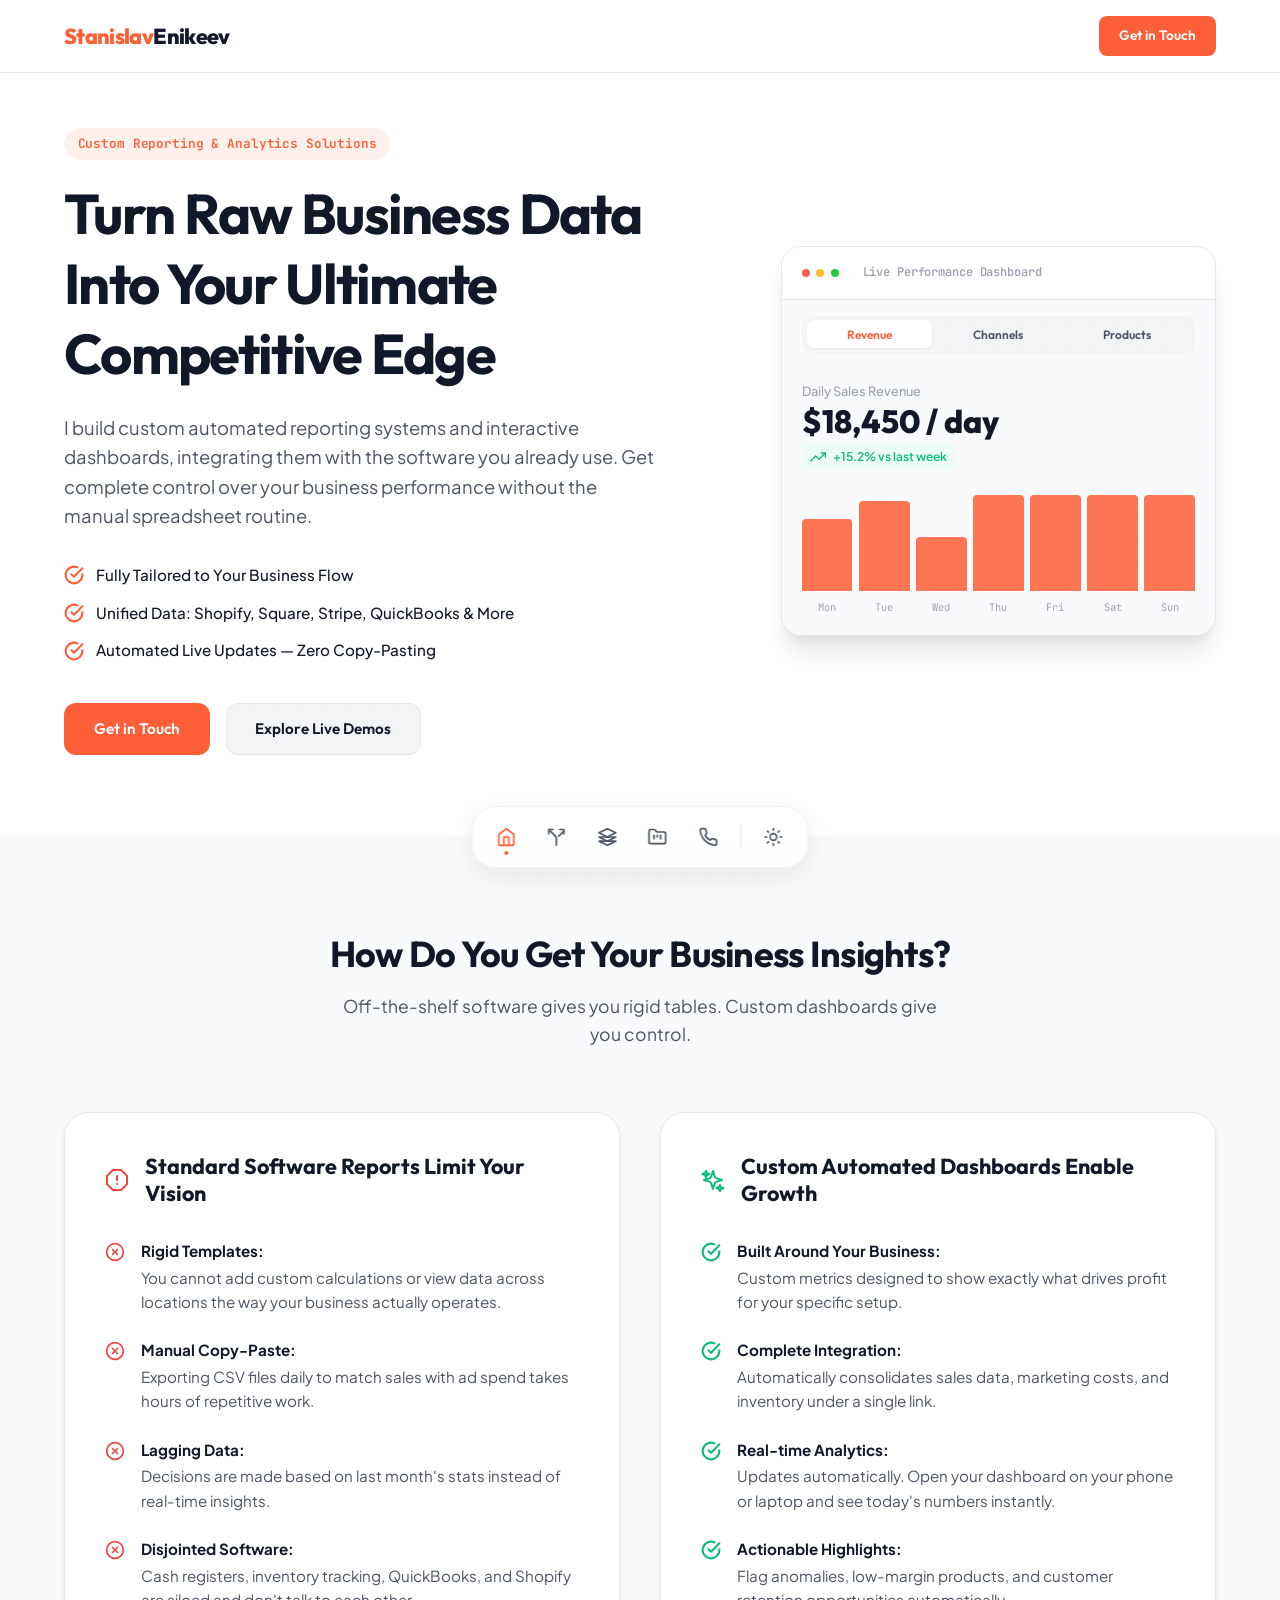
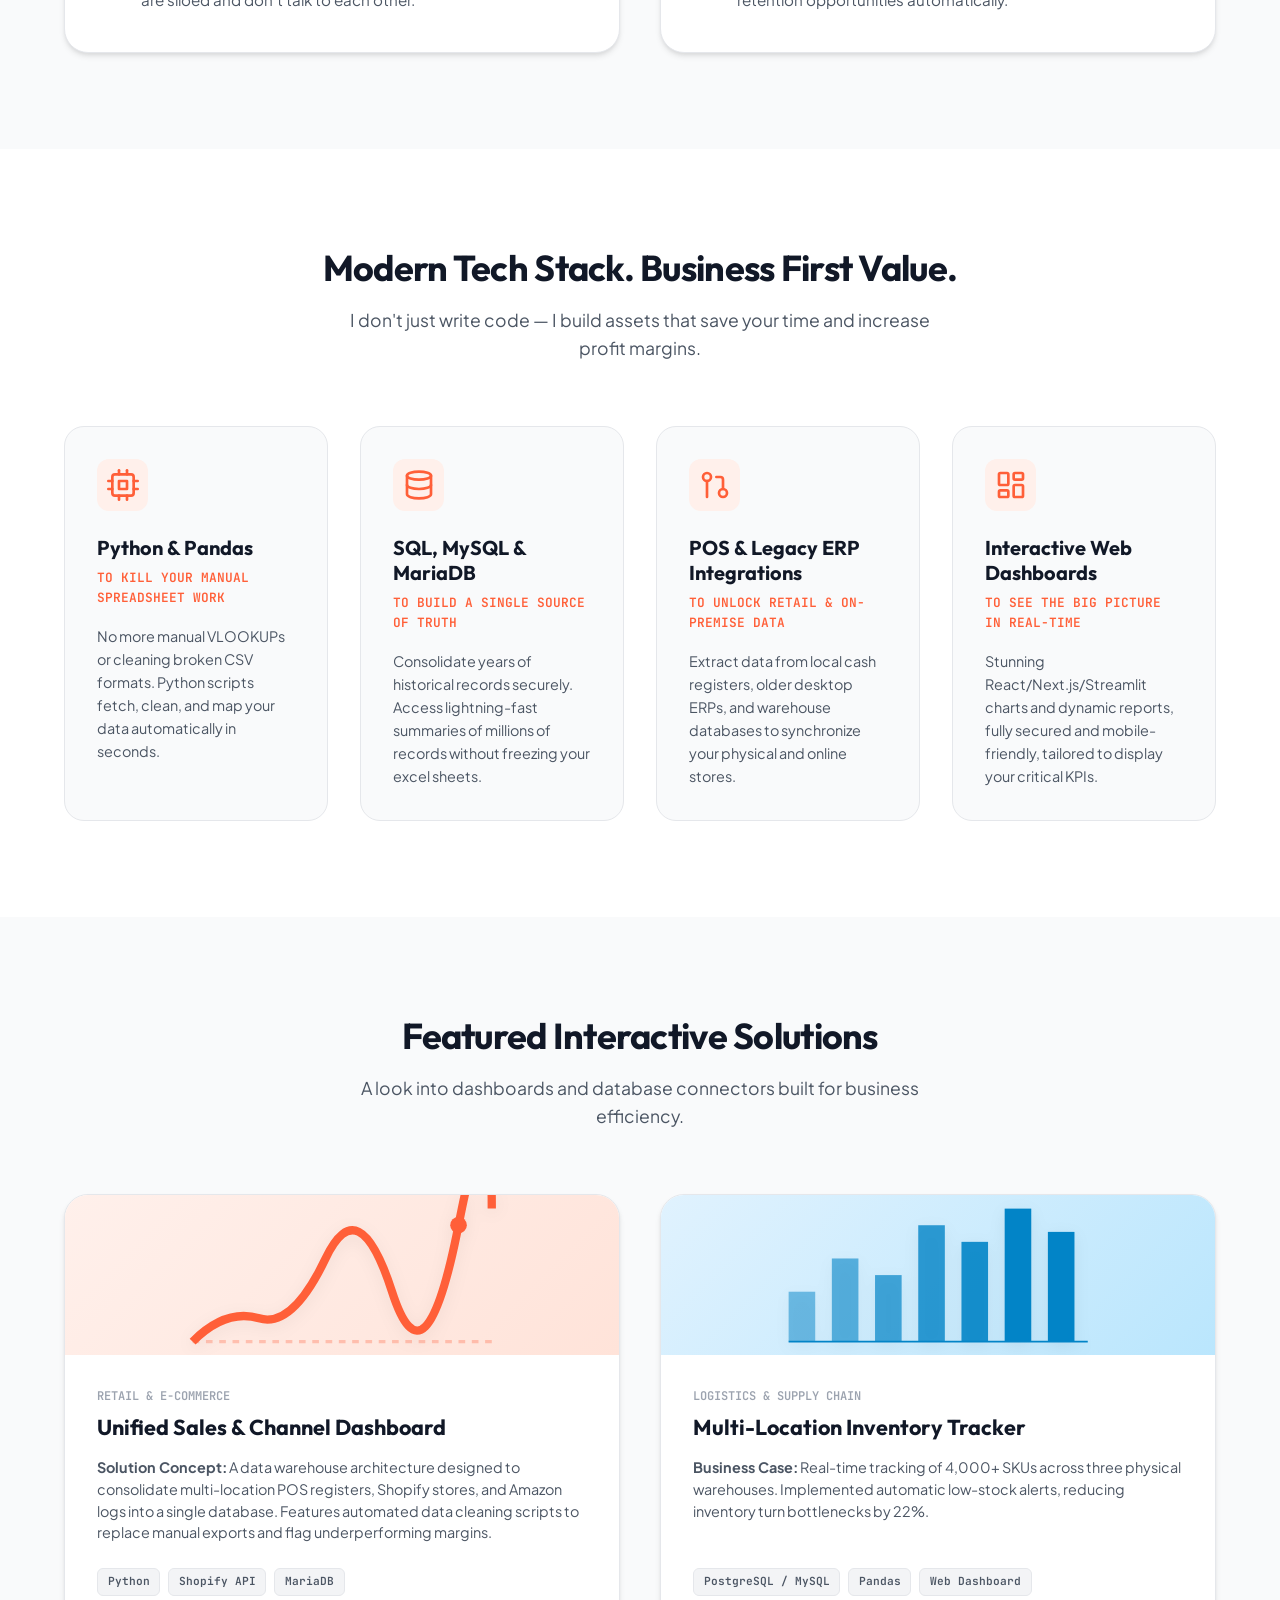
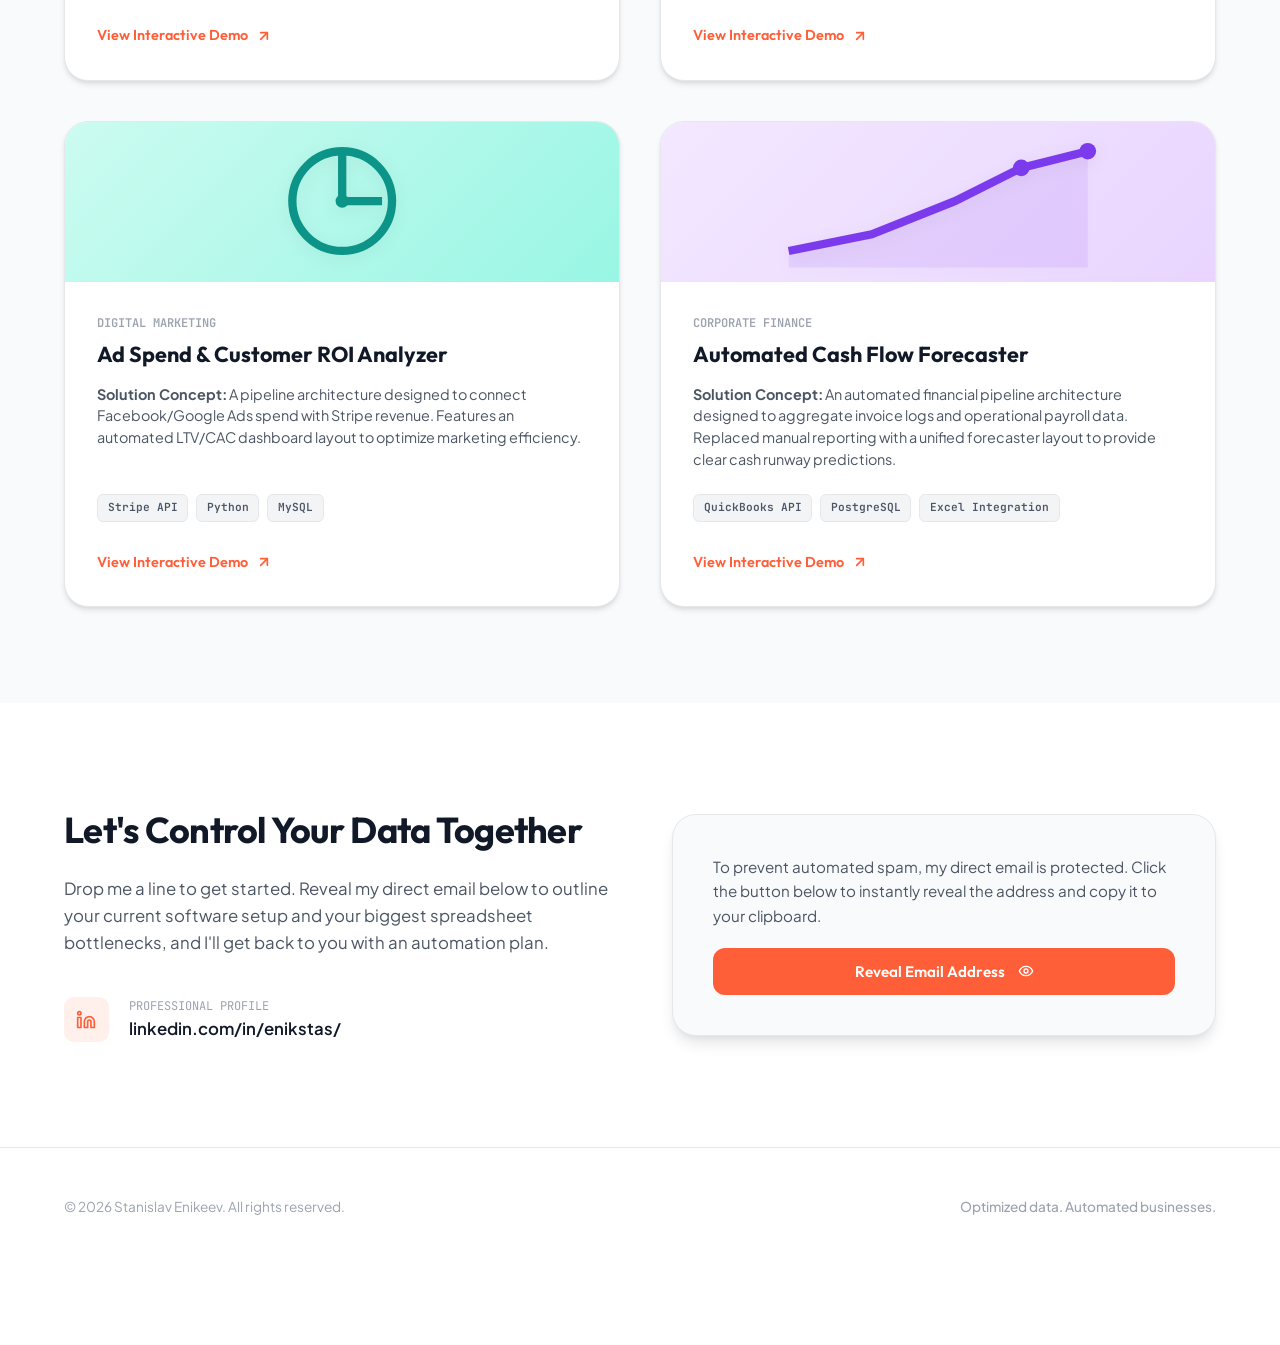
==== commit 4890ecac: "Update index.html" ====
--- a/index.html
+++ b/index.html
@@ -82,10 +82,10 @@
                         </div>
                         <div class="mock-body">
                             <div class="metric-highlight">
-                                <div class="metric-label" id="metric-title-label">Weekly Revenue</div>
-                                <div class="metric-value" id="metric-value-display">$18,450</div>
+                                <div class="metric-label" id="metric-title-label">Daily Sales Revenue</div>
+                                <div class="metric-value" id="metric-value-display">$18,450 / day</div>
                                 <div class="metric-change positive" id="metric-change-display">
-                                    <svg xmlns="http://www.w3.org/2000/svg" viewBox="0 0 24 24" fill="none" stroke="currentColor" stroke-width="2" stroke-linecap="round" stroke-linejoin="round" aria-hidden="true" style="width: 1rem; height: 1rem; vertical-align: middle; display: inline-block; margin-right: 2px;"><polyline points="23 6 13.5 15.5 8.5 10.5 1 18"></polyline><polyline points="17 6 23 6 23 12"></polyline></svg> +12.4% vs last week
+                                    <svg xmlns="http://www.w3.org/2000/svg" viewBox="0 0 24 24" fill="none" stroke="currentColor" stroke-width="2" stroke-linecap="round" stroke-linejoin="round" aria-hidden="true" style="width: 1rem; height: 1rem; vertical-align: middle; display: inline-block; margin-right: 2px;"><polyline points="23 6 13.5 15.5 8.5 10.5 1 18"></polyline><polyline points="17 6 23 6 23 12"></polyline></svg> +15.2% vs last week
                                 </div>
                             </div>
                             <div class="mock-chart-container">
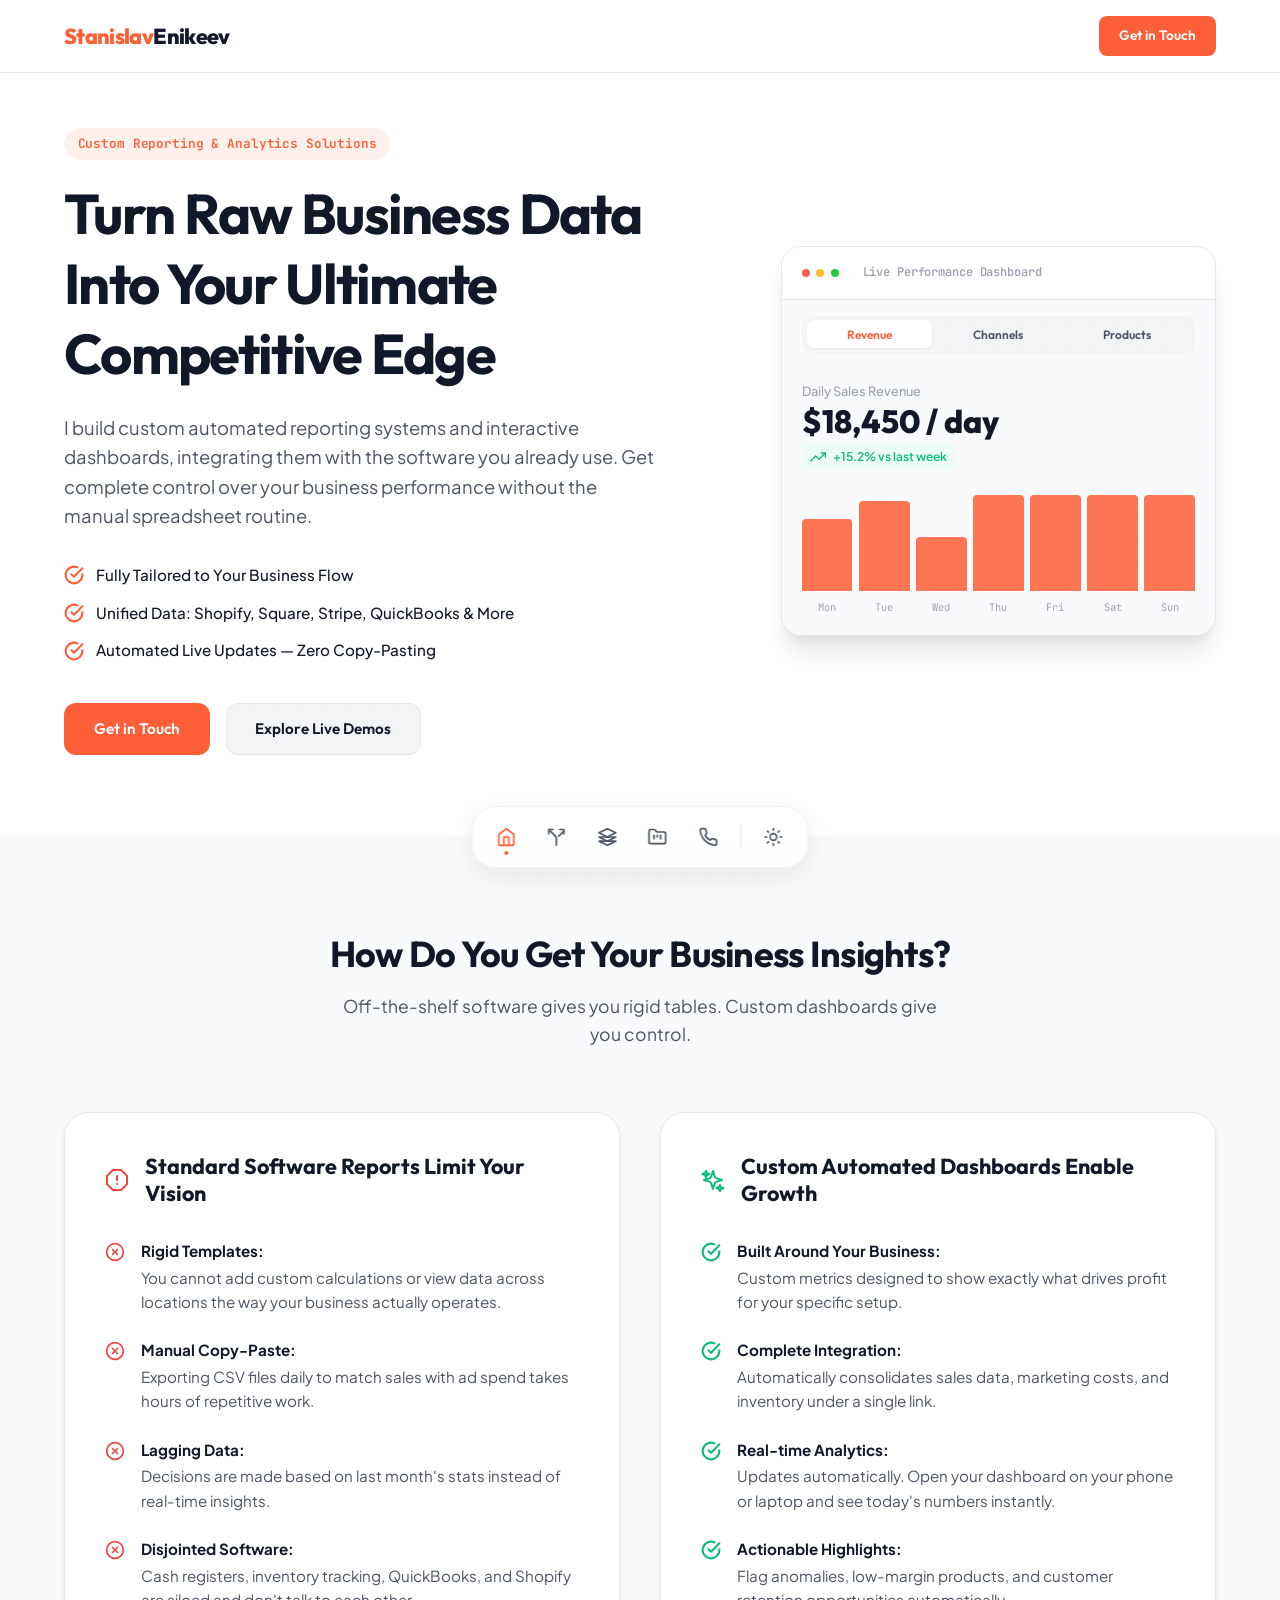
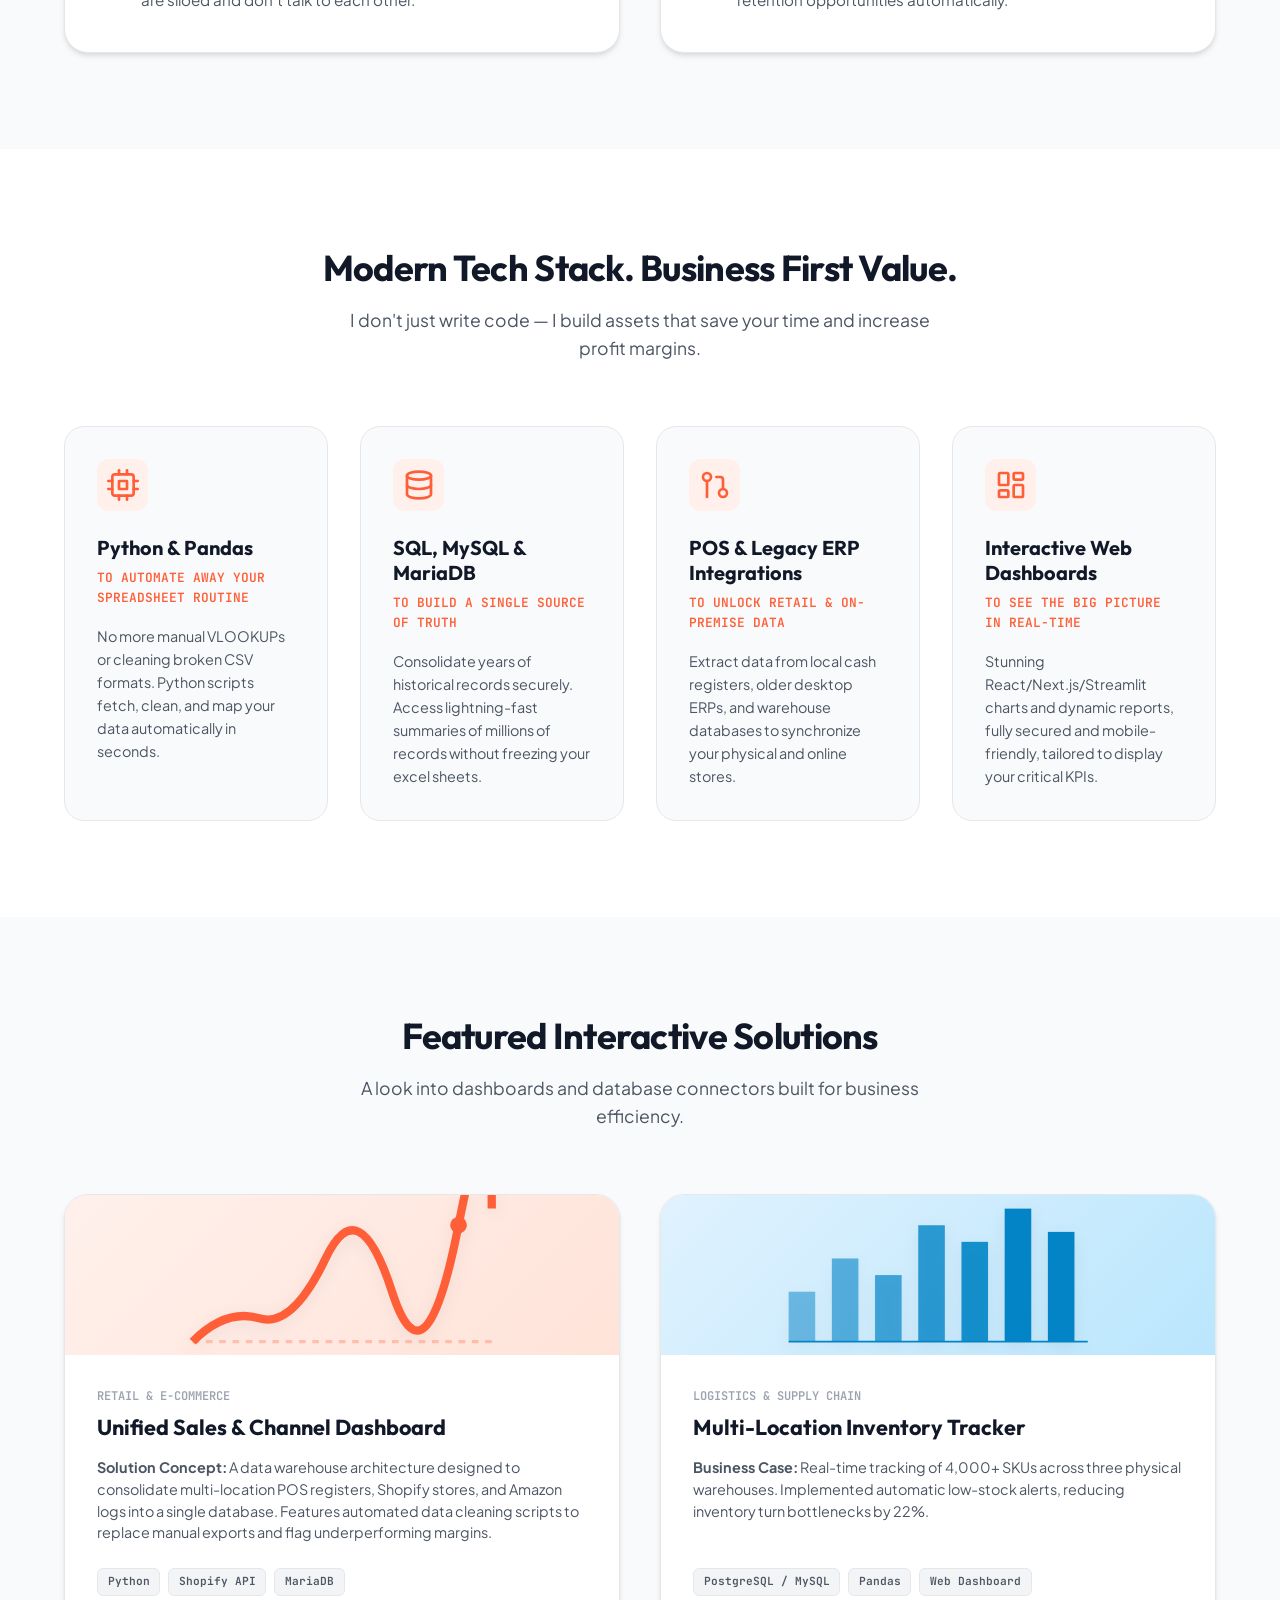
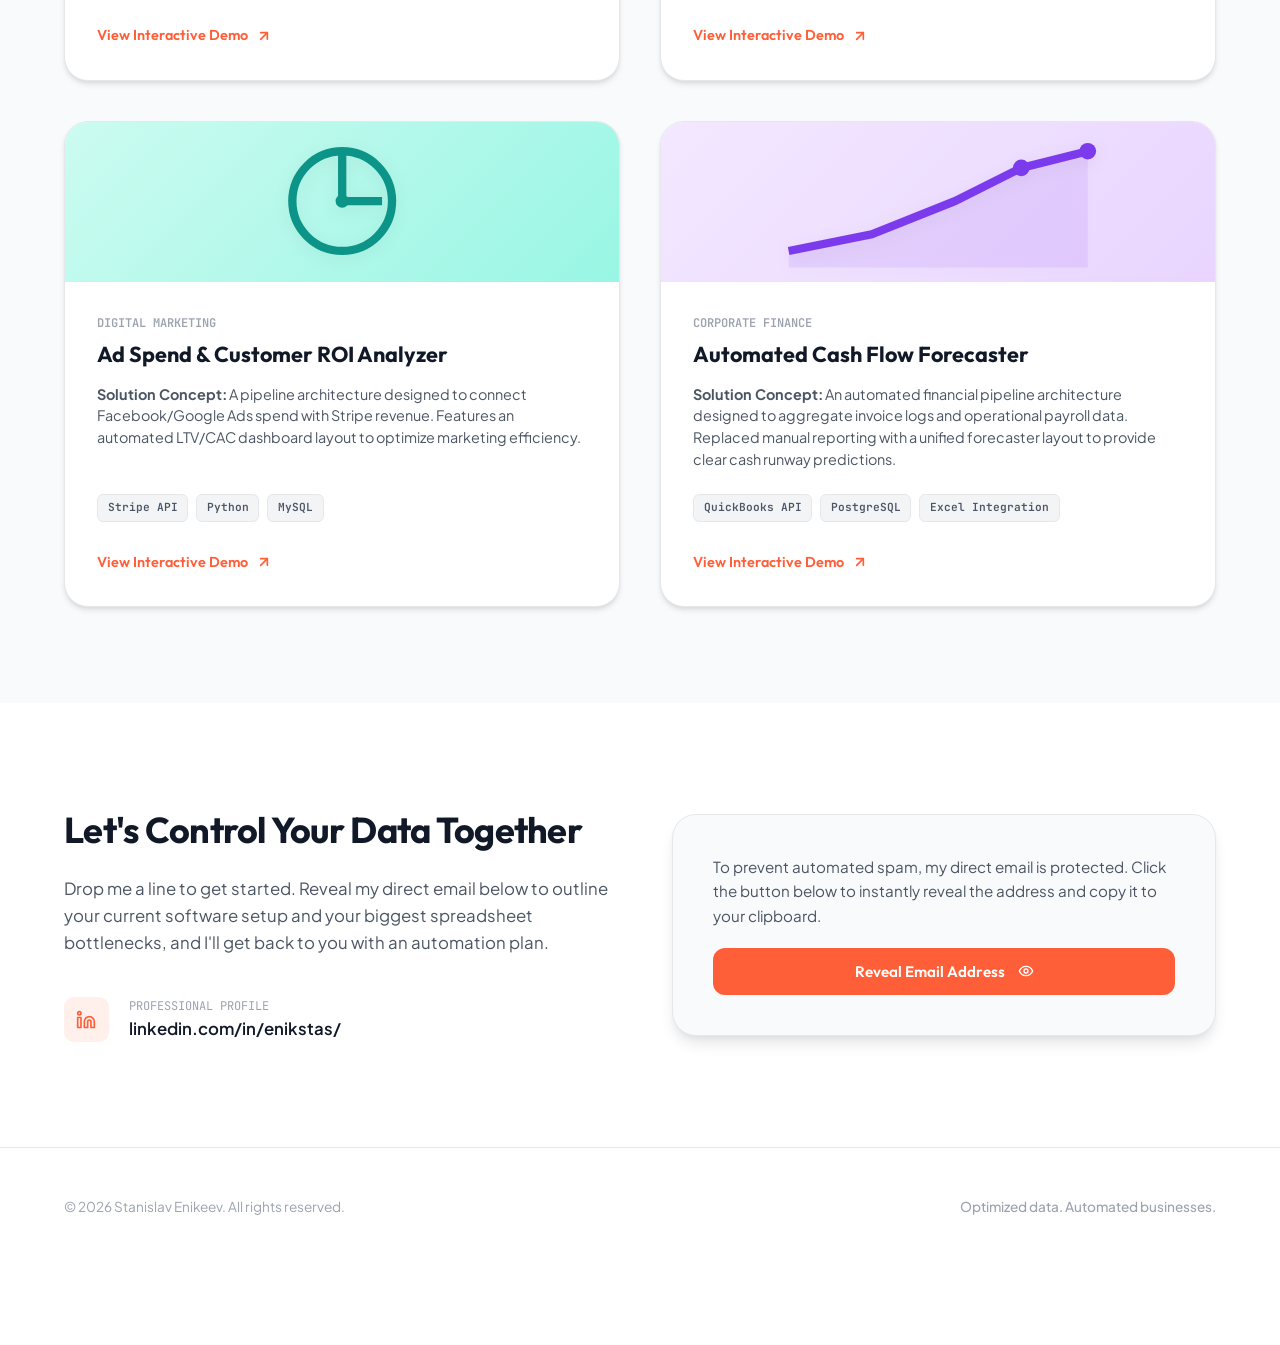
==== commit ce832eb0: "Update index.html" ====
--- a/index.html
+++ b/index.html
@@ -216,7 +216,7 @@
                             <svg xmlns="http://www.w3.org/2000/svg" viewBox="0 0 24 24" fill="none" stroke="currentColor" stroke-width="2" stroke-linecap="round" stroke-linejoin="round" aria-hidden="true" style="width: 2rem; height: 2rem; color: var(--accent);"><rect x="4" y="4" width="16" height="16" rx="2" ry="2"></rect><rect x="9" y="9" width="6" height="6"></rect><line x1="9" y1="1" x2="9" y2="4"></line><line x1="15" y1="1" x2="15" y2="4"></line><line x1="9" y1="20" x2="9" y2="23"></line><line x1="15" y1="20" x2="15" y2="23"></line><line x1="20" y1="9" x2="23" y2="9"></line><line x1="20" y1="15" x2="23" y2="15"></line><line x1="1" y1="9" x2="4" y2="9"></line><line x1="1" y1="15" x2="4" y2="15"></line></svg>
                         </div>
                         <h3>Python & Pandas</h3>
-                        <p class="value-tagline">To kill your manual spreadsheet work</p>
+                        <p class="value-tagline">To automate away your spreadsheet routine</p>
                         <p class="value-desc">No more manual VLOOKUPs or cleaning broken CSV formats. Python scripts fetch, clean, and map your data automatically in seconds.</p>
                     </div>
 
@@ -371,7 +371,7 @@
                             <div class="method-icon"><svg xmlns="http://www.w3.org/2000/svg" viewBox="0 0 24 24" fill="none" stroke="currentColor" stroke-width="2" stroke-linecap="round" stroke-linejoin="round" style="width: 1.25rem; height: 1.25rem;" aria-hidden="true"><path d="M16 8a6 6 0 0 1 6 6v7h-4v-7a2 2 0 0 0-2-2 2 2 0 0 0-2 2v7h-4v-7a6 6 0 0 1 6-6z"></path><rect width="4" height="12" x="2" y="9"></rect><circle cx="4" cy="4" r="2"></circle></svg></div>
                             <div>
                                 <div class="method-label">Professional Profile</div>
-                                <a href="https://linkedin.com" target="_blank" rel="noopener noreferrer" class="method-link">linkedin.com/in/enikstas/</a>
+                                <a href="https://linkedin.com/in/enikstas/" target="_blank" rel="noopener noreferrer" class="method-link">linkedin.com/in/enikstas/</a>
                             </div>
                         </div>
                         
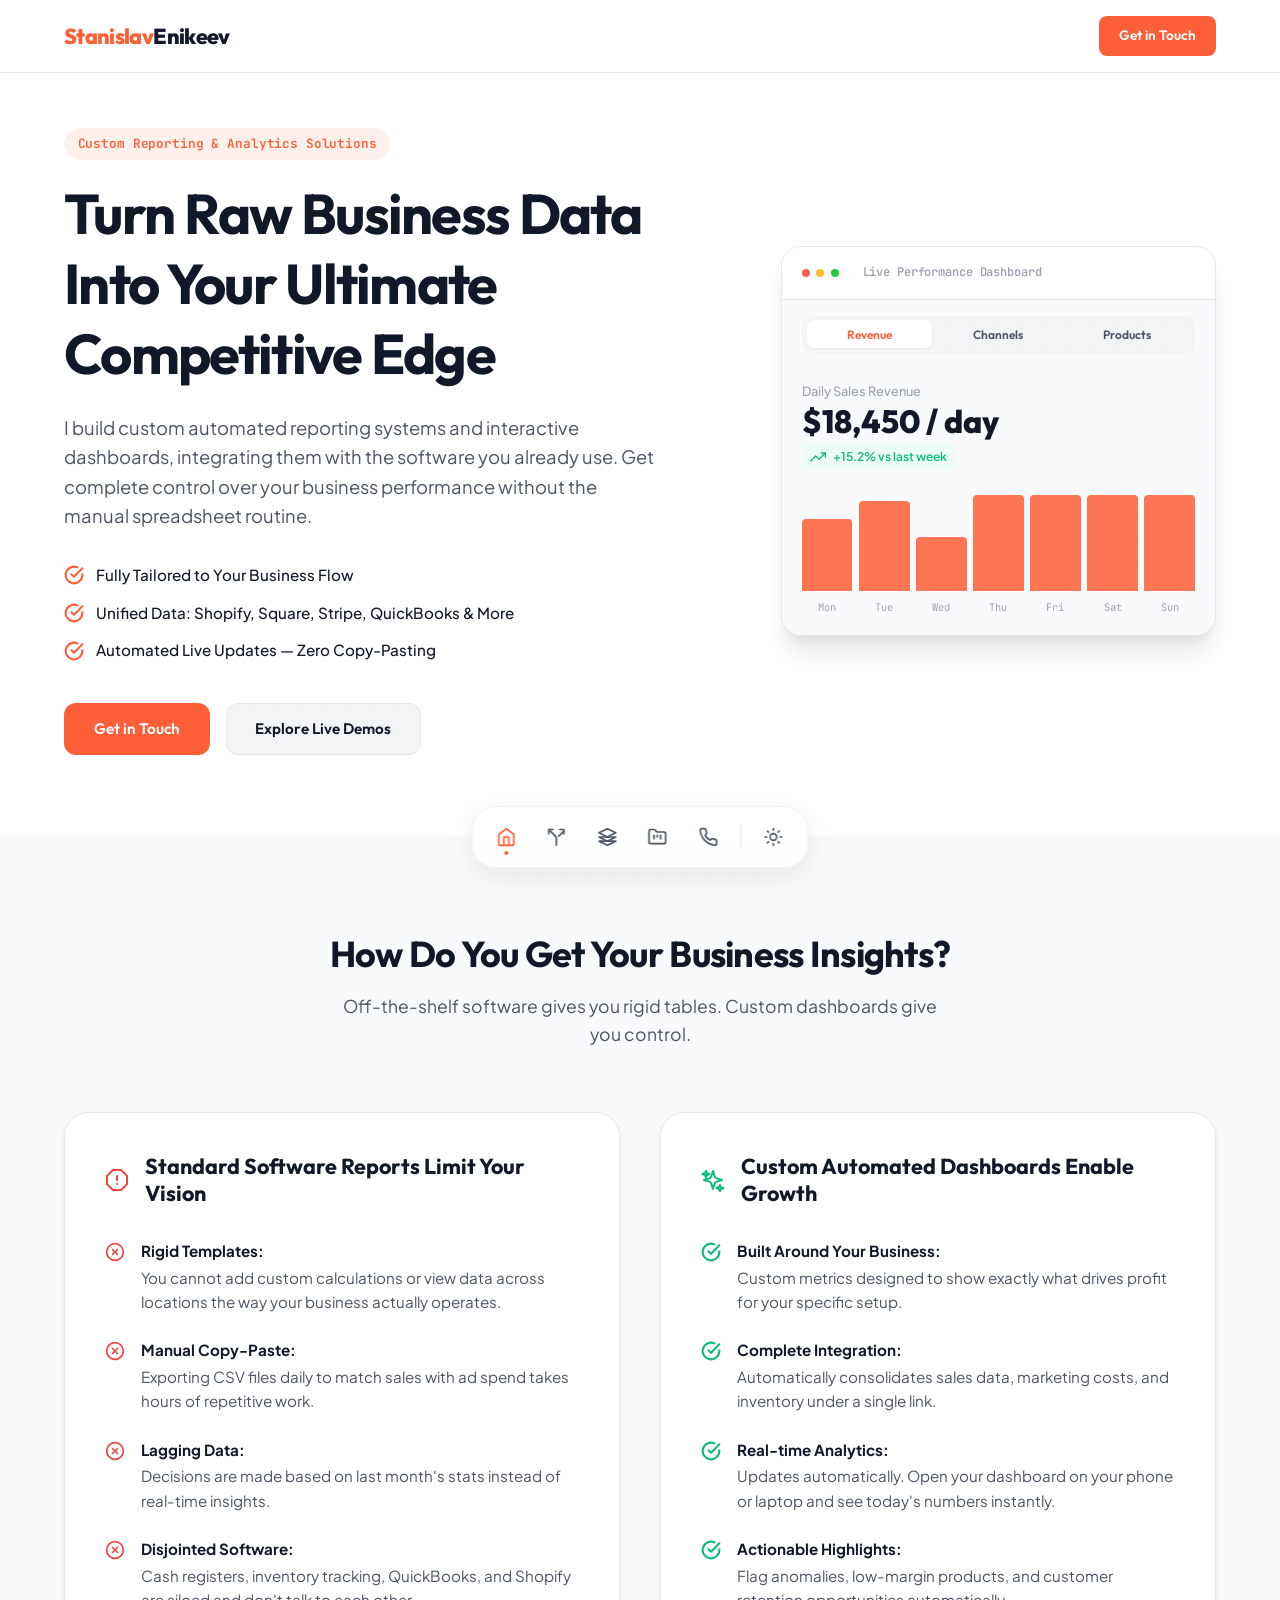
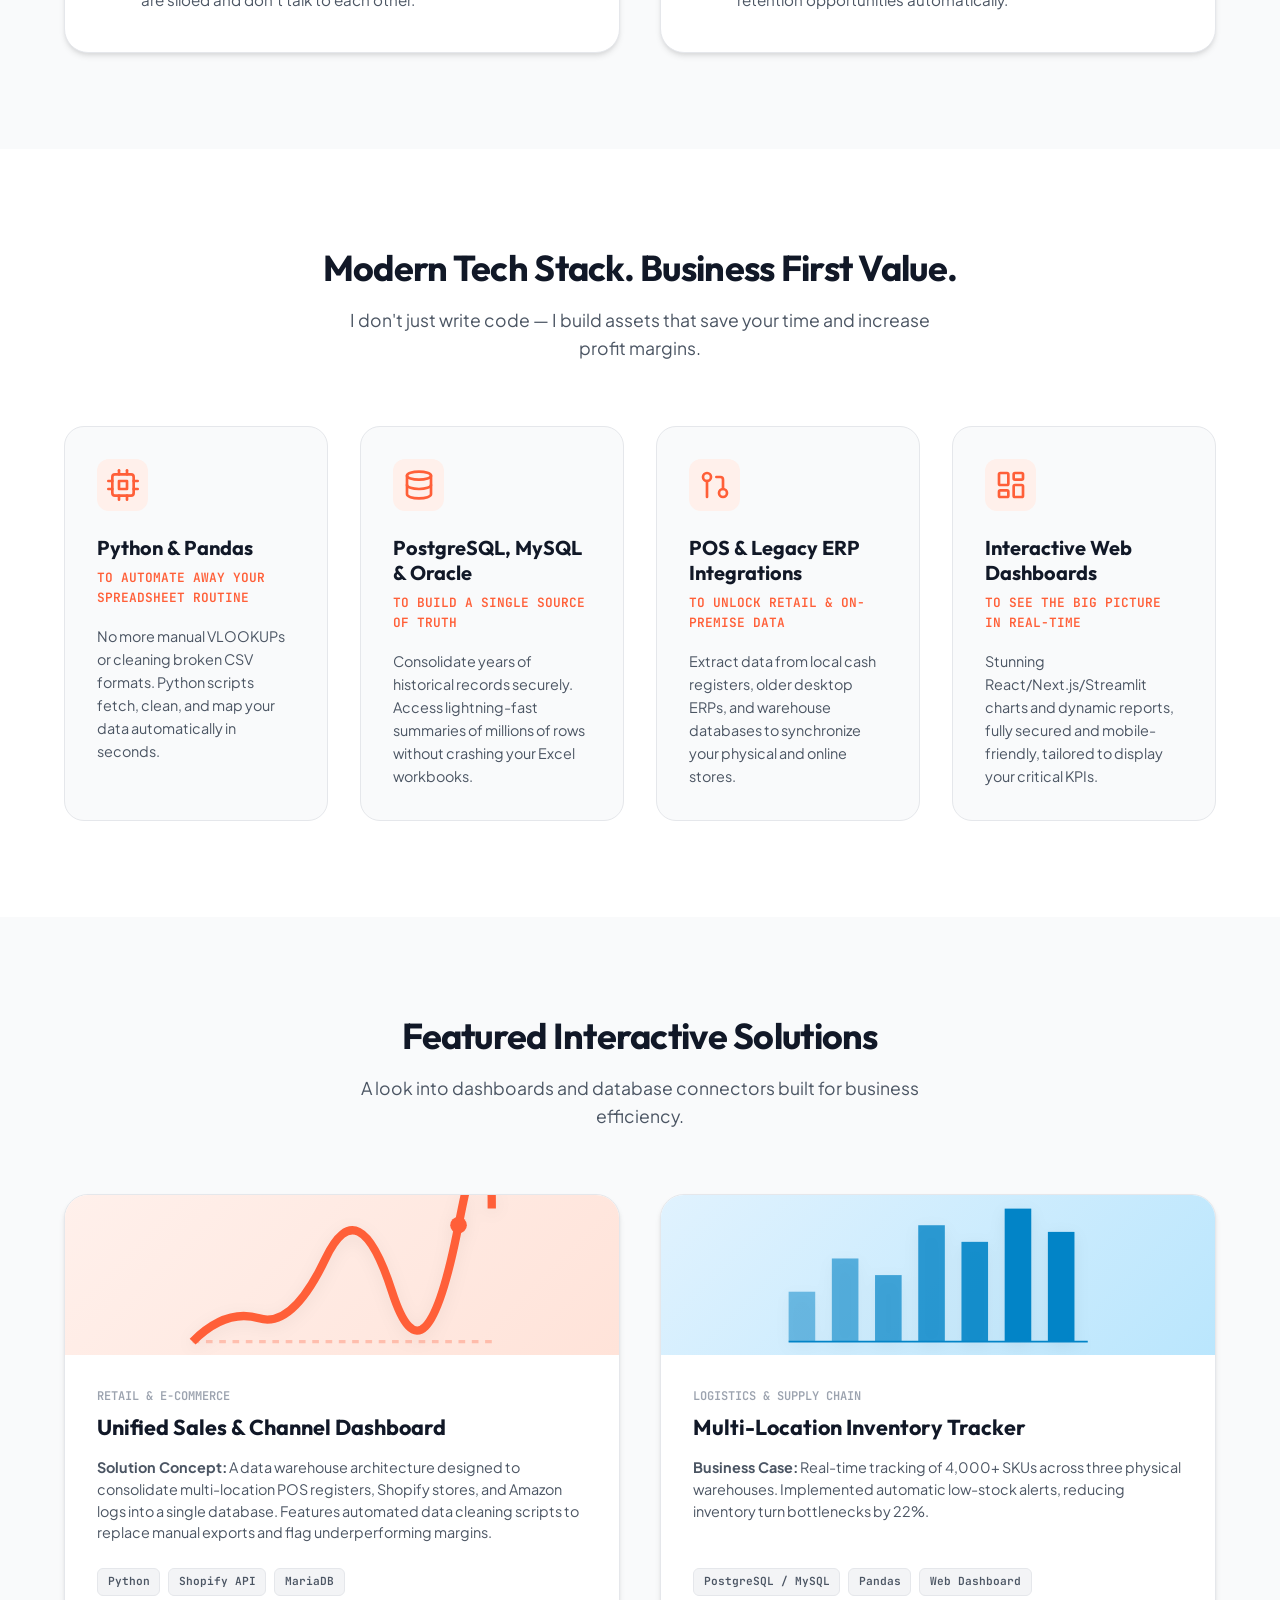
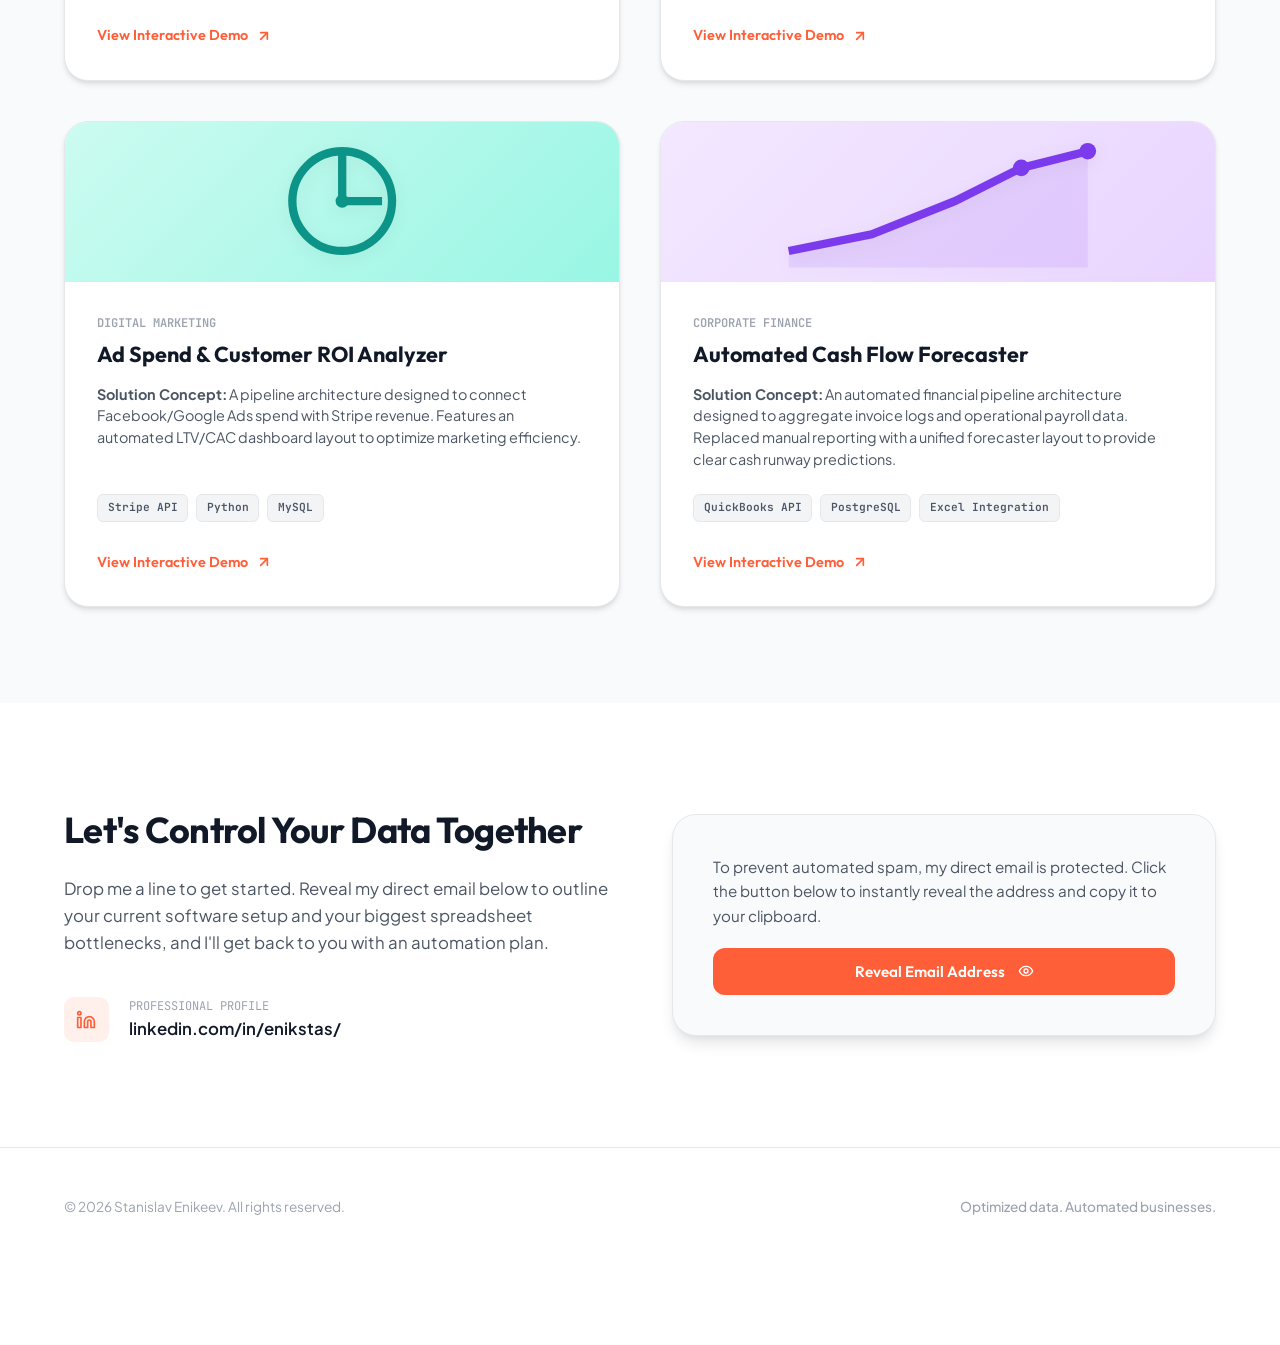
==== commit 788de8d7: "Update index.html" ====
--- a/index.html
+++ b/index.html
@@ -224,9 +224,9 @@
                         <div class="value-icon-box">
                             <svg xmlns="http://www.w3.org/2000/svg" viewBox="0 0 24 24" fill="none" stroke="currentColor" stroke-width="2" stroke-linecap="round" stroke-linejoin="round" aria-hidden="true" style="width: 2rem; height: 2rem; color: var(--accent);"><ellipse cx="12" cy="5" rx="9" ry="3"></ellipse><path d="M3 5v14c0 1.66 4 3 9 3s9-1.34 9-3V5"></path><path d="M3 12c0 1.66 4 3 9 3s9-1.34 9-3"></path></svg>
                         </div>
-                        <h3>SQL, MySQL & MariaDB</h3>
+                        <h3>PostgreSQL, MySQL & Oracle</h3>
                         <p class="value-tagline">To build a single source of truth</p>
-                        <p class="value-desc">Consolidate years of historical records securely. Access lightning-fast summaries of millions of records without freezing your excel sheets.</p>
+                        <p class="value-desc">Consolidate years of historical records securely. Access lightning-fast summaries of millions of rows without crashing your Excel workbooks.</p>
                     </div>
 
                     <div class="value-card">
